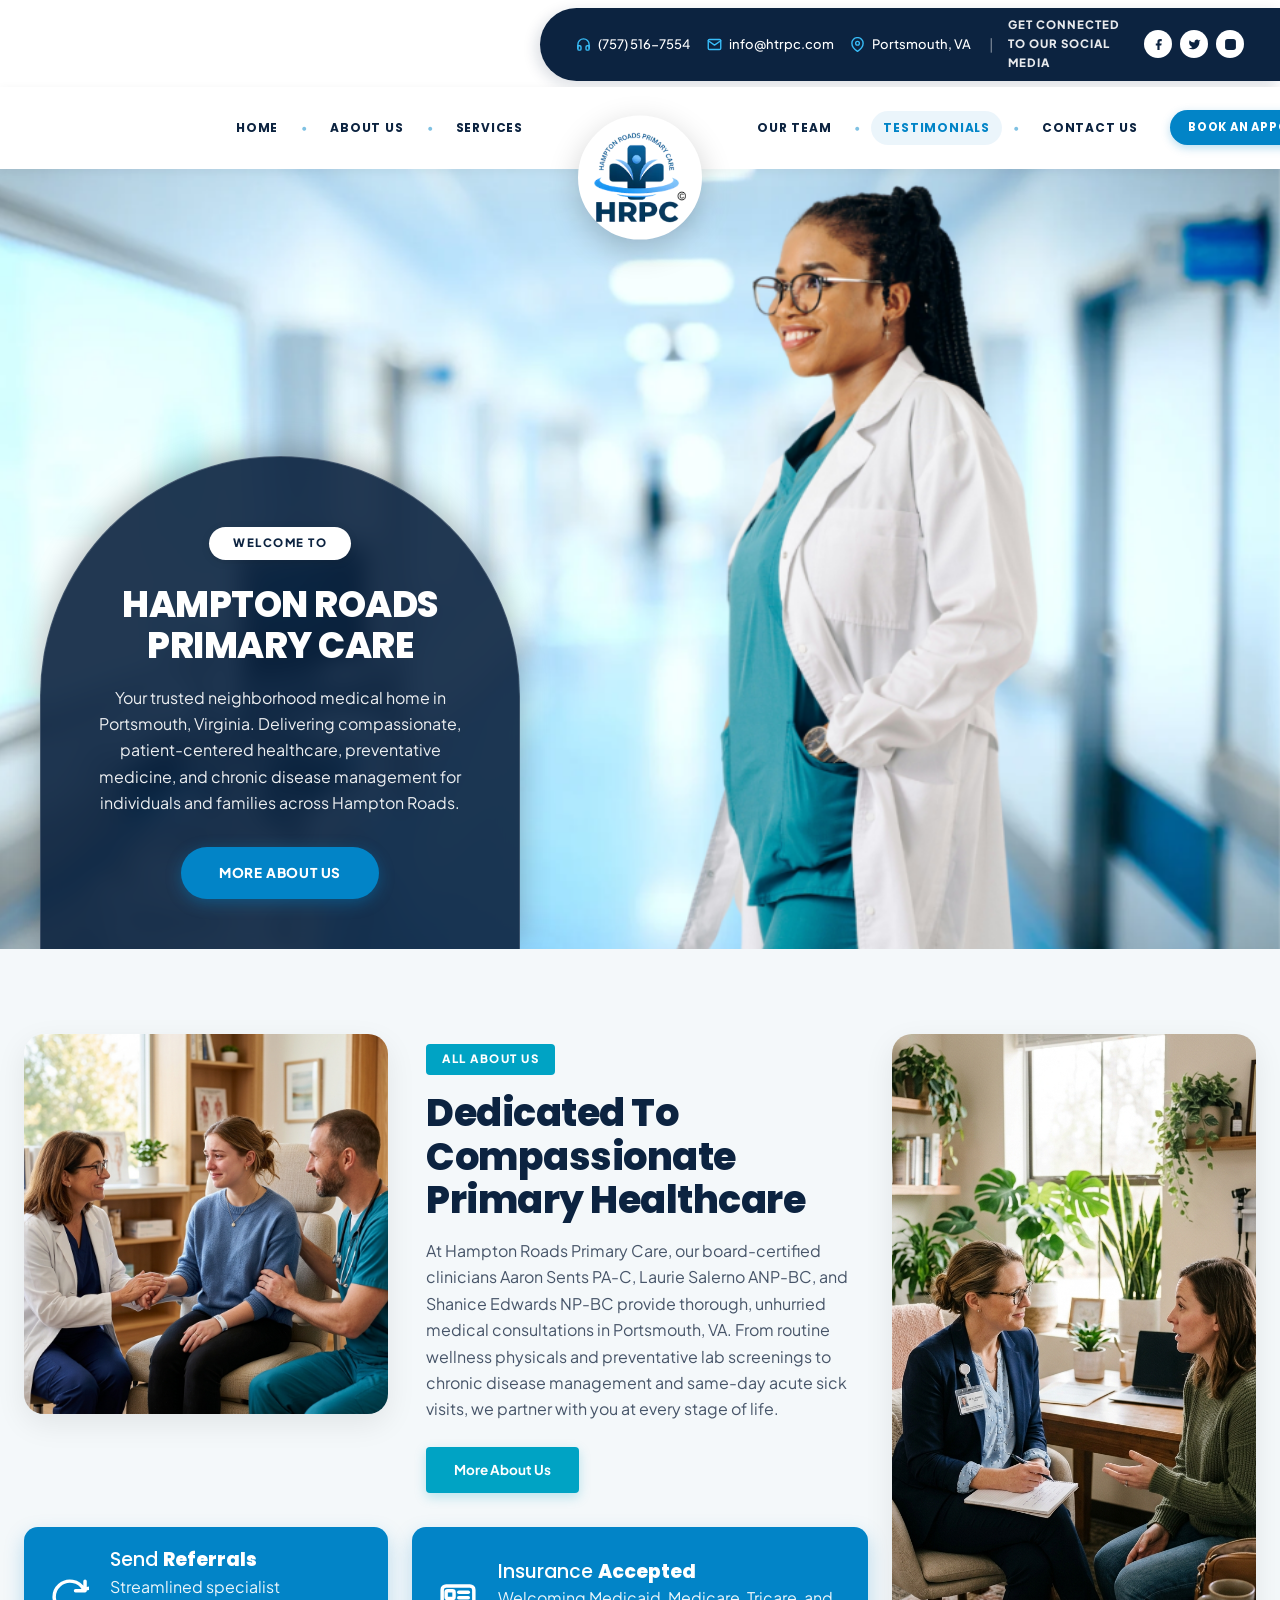
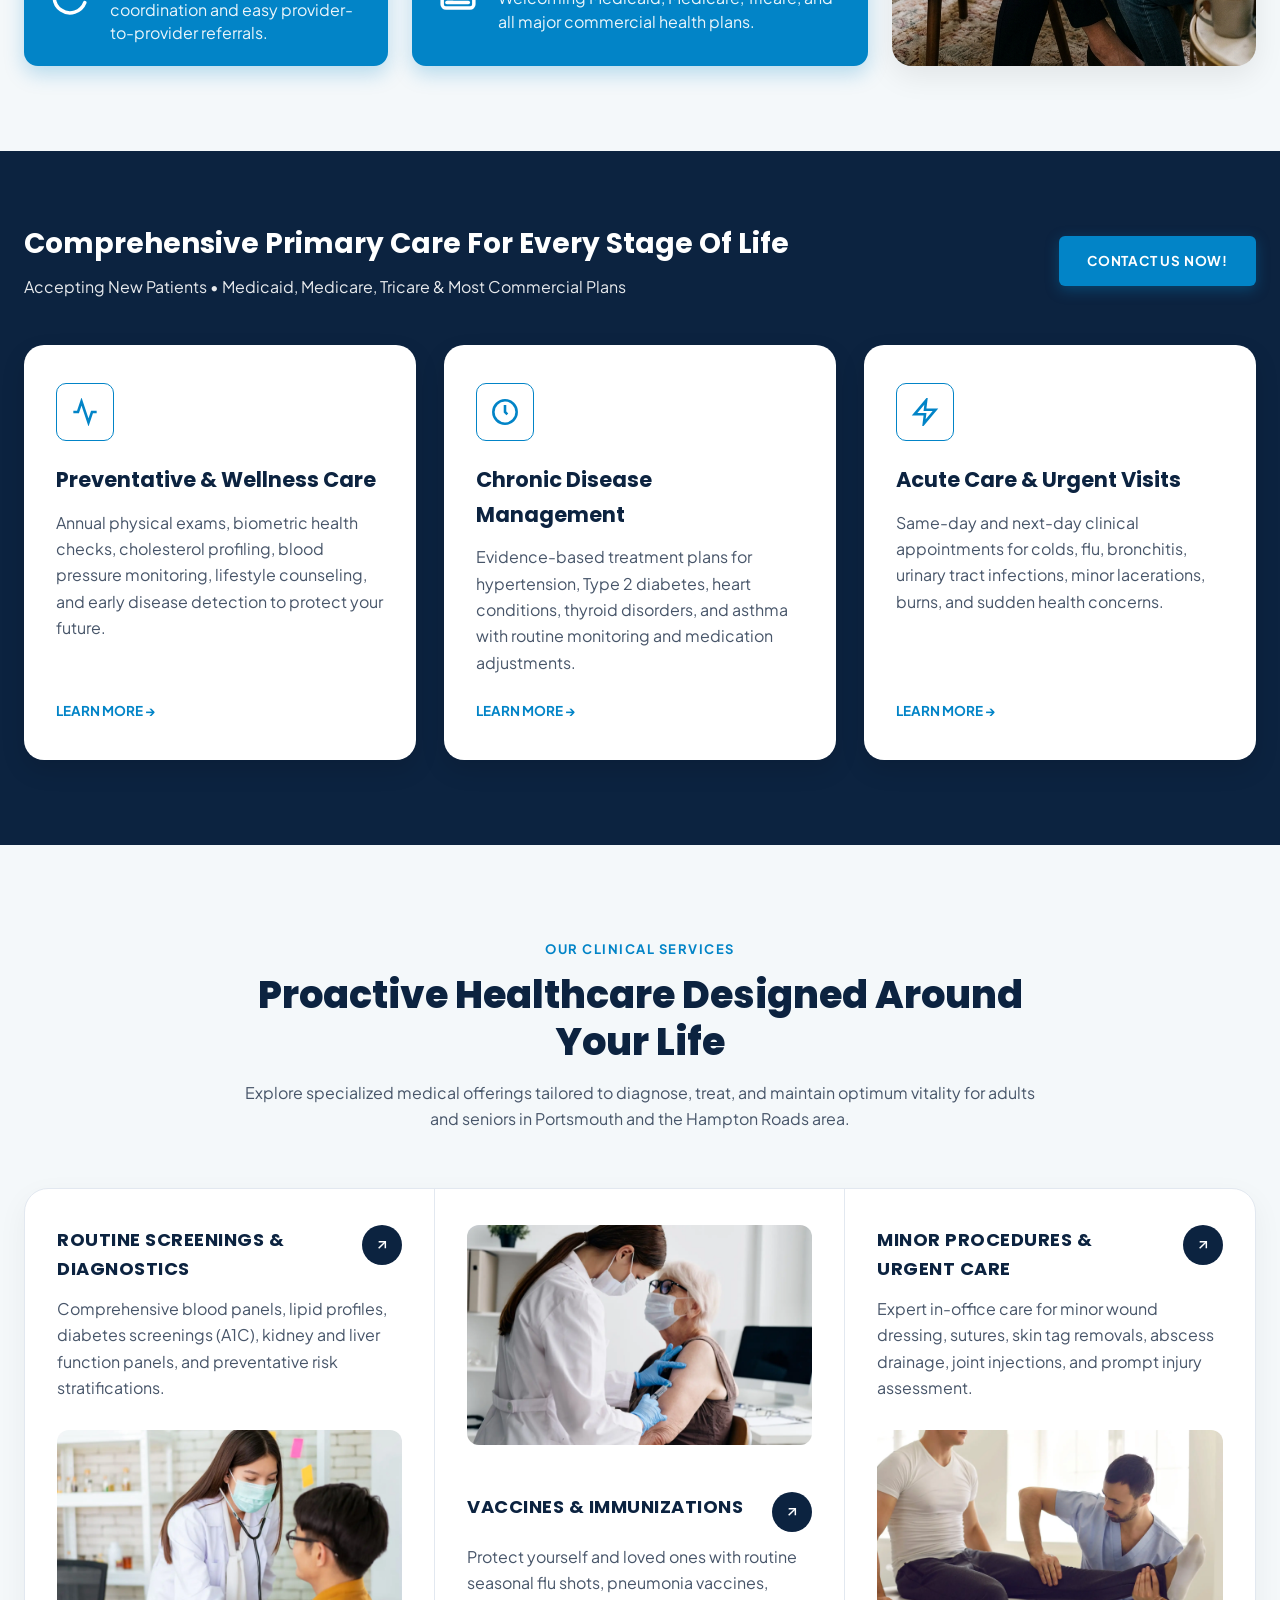
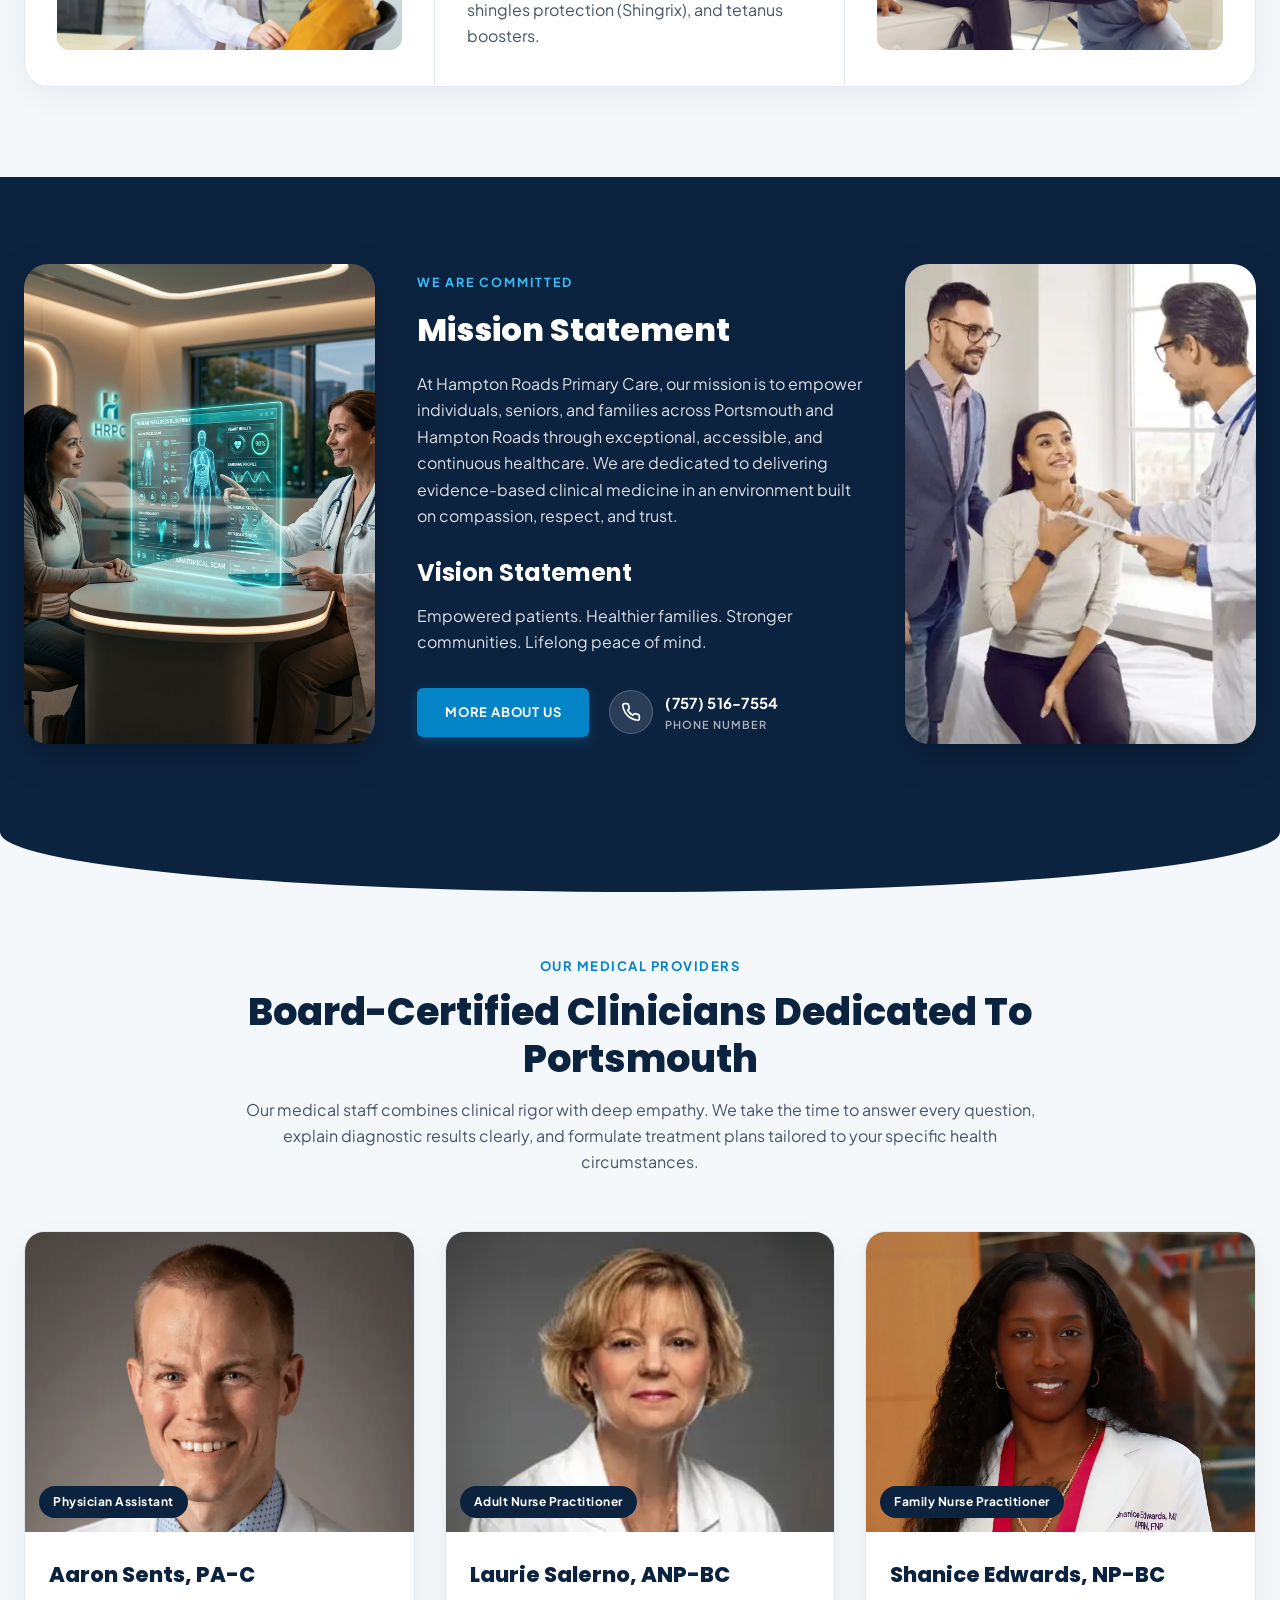
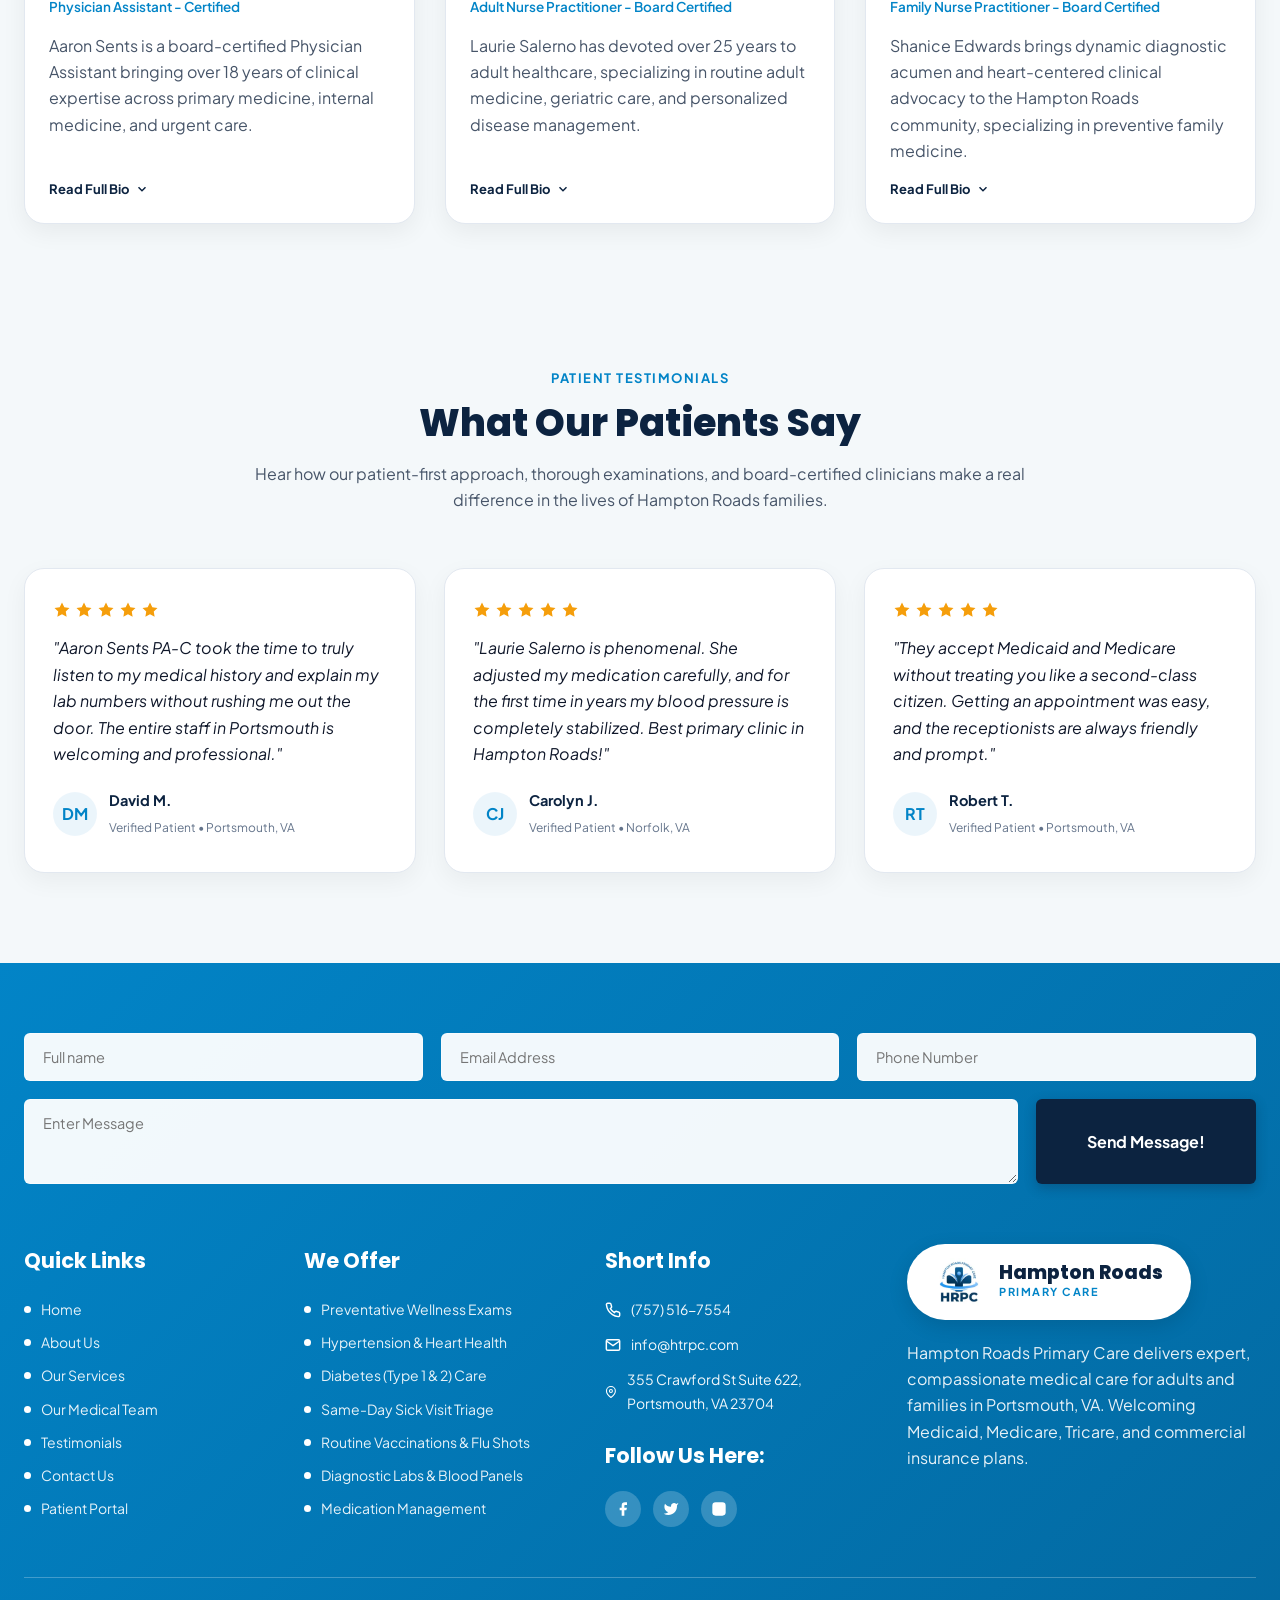
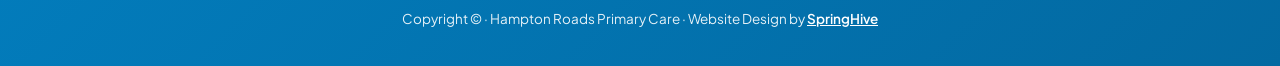
==== index.html @ 9f102f9b "Initial commit: Hampton Roads Primary Care website" ====
<!DOCTYPE html>
<html lang="en">
<head>
  <meta charset="UTF-8">
  <meta name="viewport" content="width=device-width, initial-scale=1.0">
  
  <!-- Primary SEO Meta Tags -->
  <title>Primary Care in Portsmouth, VA | Hampton Roads Primary Care</title>
  <meta name="title" content="Primary Care in Portsmouth, VA | Hampton Roads Primary Care">
  <meta name="description" content="Compassionate, patient-centered primary healthcare in Portsmouth, VA. Board-certified clinicians Aaron Sents PA-C, Laurie Salerno ANP-BC, and Shanice Edwards NP-BC. Accepting Medicaid, Medicare & Tricare.">
  <meta name="keywords" content="Primary Care Portsmouth VA, Doctor Portsmouth VA, Aaron Sents PA-C, Laurie Salerno NP, Shanice Edwards NP, Hampton Roads Primary Care, Family Medicine, Medicare, Medicaid">
  <meta name="author" content="Hampton Roads Primary Care">
  <link rel="canonical" href="https://htrpc.com/">

  <!-- Open Graph / Facebook -->
  <meta property="og:type" content="website">
  <meta property="og:url" content="https://htrpc.com/">
  <meta property="og:title" content="Primary Care in Portsmouth, VA | Hampton Roads Primary Care">
  <meta property="og:description" content="Next-generation compassionate primary healthcare in Portsmouth, VA. Accepting new patients with Medicare, Medicaid, Tricare, and commercial insurance.">
  <meta property="og:image" content="assets/images/team-hero.webp">

  <!-- Favicon -->
  <link rel="icon" type="image/webp" href="assets/images/logo-icon.webp">

  <!-- Stylesheet -->
  <link rel="stylesheet" href="styles2.css">

  <!-- Structured Data (JSON-LD) -->
  <script type="application/ld+json">
  {
    "@context": "https://schema.org",
    "@type": "MedicalClinic",
    "name": "Hampton Roads Primary Care",
    "url": "https://htrpc.com/",
    "logo": "https://htrpc.com/wp-content/uploads/2024/03/finalLogo.webp",
    "image": "assets/images/team-hero.webp",
    "telephone": "+1-757-516-7554",
    "email": "info@htrpc.com",
    "address": {
      "@type": "PostalAddress",
      "streetAddress": "355 Crawford St Suite 622",
      "addressLocality": "Portsmouth",
      "addressRegion": "VA",
      "postalCode": "23704",
      "addressCountry": "US"
    },
    "openingHoursSpecification": [
      {
        "@type": "OpeningHoursSpecification",
        "dayOfWeek": ["Monday", "Tuesday", "Wednesday", "Thursday", "Friday"],
        "opens": "08:00",
        "closes": "17:00"
      }
    ],
    "medicalSpecialty": "PrimaryCare"
  }
  </script>
</head>
<body>

  <!-- ==========================================================================
       1. TOP UTILITY BAR (Full-Width Section, Right 50% Capsule)
       ========================================================================== -->
  <aside class="top-bar-capsule-wrapper" aria-label="Clinic Quick Info and Social">
    <div class="top-capsule-pill">
      <div class="capsule-contacts-group">
        <div class="capsule-item">
          <!-- Headset / Phone icon -->
          <svg viewBox="0 0 24 24" fill="none" stroke="currentColor" stroke-width="2.2" stroke-linecap="round" stroke-linejoin="round">
            <path d="M3 18v-6a9 9 0 0 1 18 0v6"></path>
            <path d="M21 19a2 2 0 0 1-2 2h-1a2 2 0 0 1-2-2v-3a2 2 0 0 1 2-2h3zM3 19a2 2 0 0 0 2 2h1a2 2 0 0 0 2-2v-3a2 2 0 0 0-2-2H3z"></path>
          </svg>
          <a href="tel:+17575167554">(757) 516-7554</a>
        </div>
        <div class="capsule-item">
          <svg viewBox="0 0 24 24" fill="none" stroke="currentColor" stroke-width="2.2" stroke-linecap="round" stroke-linejoin="round">
            <path d="M4 4h16c1.1 0 2 .9 2 2v12c0 1.1-.9 2-2 2H4c-1.1 0-2-.9-2-2V6c0-1.1.9-2 2-2z"></path>
            <polyline points="22,6 12,13 2,6"></polyline>
          </svg>
          <a href="mailto:info@htrpc.com">info@htrpc.com</a>
        </div>
        <div class="capsule-item">
          <svg viewBox="0 0 24 24" fill="none" stroke="currentColor" stroke-width="2.2" stroke-linecap="round" stroke-linejoin="round">
            <path d="M21 10c0 7-9 13-9 13s-9-6-9-13a9 9 0 0 1 18 0z"></path>
            <circle cx="12" cy="10" r="3"></circle>
          </svg>
          <span>Portsmouth, VA</span>
        </div>
      </div>
      <div class="capsule-social-group">
        <span class="capsule-pipe">|</span>
        <span class="capsule-social-label">GET CONNECTED TO OUR SOCIAL MEDIA</span>
        <div class="capsule-social-icons">
          <a href="https://facebook.com" target="_blank" rel="noopener noreferrer" class="capsule-social-btn" aria-label="Facebook">
            <svg viewBox="0 0 24 24"><path d="M18 2h-3a5 5 0 0 0-5 5v3H7v4h3v8h4v-8h3l1-4h-4V7a1 1 0 0 1 1-1h3z"></path></svg>
          </a>
          <a href="https://twitter.com" target="_blank" rel="noopener noreferrer" class="capsule-social-btn" aria-label="Twitter">
            <svg viewBox="0 0 24 24"><path d="M23 3a10.9 10.9 0 0 1-3.14 1.53 4.48 4.48 0 0 0-7.86 3v1A10.66 10.66 0 0 1 3 4s-4 9 5 13a11.64 11.64 0 0 1-7 2c9 5 20 0 20-11.5a4.5 4.5 0 0 0-.08-.83A7.72 7.72 0 0 0 23 3z"></path></svg>
          </a>
          <a href="https://instagram.com" target="_blank" rel="noopener noreferrer" class="capsule-social-btn" aria-label="Instagram">
            <svg viewBox="0 0 24 24"><rect x="2" y="2" width="20" height="20" rx="5" ry="5"></rect><path d="M16 11.37A4 4 0 1 1 12.63 8 4 4 0 0 1 16 11.37z"></path><line x1="17.5" y1="6.5" x2="17.51" y2="6.5"></line></svg>
          </a>
        </div>
      </div>
    </div>
  </aside>

  <!-- ==========================================================================
       2. MAIN NAVIGATION (White Bar with Center Circular Emblem)
       ========================================================================== -->
  <header class="navbar-center-logo-wrapper" id="mainHeader">
    <div class="container nav-split-container">
      <!-- Left Navigation Menu -->
      <nav class="nav-split-group nav-left-group" aria-label="Left Navigation">
        <a href="#home" class="nav-split-link is-active">HOME</a>
        <span class="nav-split-bullet">•</span>
        <a href="#about" class="nav-split-link">ABOUT US</a>
        <span class="nav-split-bullet">•</span>
        <a href="#services" class="nav-split-link">SERVICES</a>
      </nav>

      <!-- Center Circular Logo Cutout -->
      <a href="#home" class="nav-center-emblem" aria-label="Hampton Roads Primary Care Home">
        <img src="assets/images/finalLogo.webp" alt="Hampton Roads Primary Care Logo" class="nav-center-logo-img">
      </a>

      <!-- Right Navigation Menu -->
      <nav class="nav-split-group nav-right-group" aria-label="Right Navigation">
        <a href="#team" class="nav-split-link">OUR TEAM</a>
        <span class="nav-split-bullet">•</span>
        <a href="#testimonials" class="nav-split-link">TESTIMONIALS</a>
        <span class="nav-split-bullet">•</span>
        <a href="#contact" class="nav-split-link">CONTACT US</a>
        <a href="#contact" class="nav-btn-appointment">BOOK AN APPOINTMENT</a>
      </nav>

      <!-- Mobile Hamburger Button -->
      <button class="mobile-menu-btn" id="mobileMenuBtn" aria-label="Toggle Navigation Menu">
        <svg viewBox="0 0 24 24"><line x1="3" y1="12" x2="21" y2="12"></line><line x1="3" y1="6" x2="21" y2="6"></line><line x1="3" y1="18" x2="21" y2="18"></line></svg>
      </button>

      <!-- Mobile Navigation Drawer -->
      <div class="mobile-nav-drawer" id="mobileDrawer">
        <a href="#home" class="mobile-nav-link">HOME</a>
        <a href="#about" class="mobile-nav-link">ABOUT US</a>
        <a href="#services" class="mobile-nav-link">SERVICES</a>
        <a href="#team" class="mobile-nav-link">OUR TEAM</a>
        <a href="#testimonials" class="mobile-nav-link">TESTIMONIALS</a>
        <a href="#contact" class="mobile-nav-link">CONTACT US</a>
        <a href="#contact" class="arch-cta-btn" style="text-align: center; margin-top: 10px;">BOOK AN APPOINTMENT</a>
      </div>
    </div>
  </header>

  <!-- ==========================================================================
       3. HERO SECTION (Full-Width Image with Left Arched Dome Card)
       ========================================================================== -->
  <section class="hero-arch-section" id="home">
    <!-- Full-Bleed Background Image (Bright, No Overlay) -->
    <img src="assets/images/hero-doctor-corridor.png" alt="Compassionate Physician Care at Hampton Roads Primary Care" class="hero-bg-full">

    <!-- Arched Dome Overlay Card on the Left -->
    <div class="hero-arch-card">
      <span class="arch-eyebrow-pill">WELCOME TO</span>
      <h1 class="arch-title">HAMPTON ROADS PRIMARY CARE</h1>
      <p class="arch-desc">
        Your trusted neighborhood medical home in Portsmouth, Virginia. Delivering compassionate, patient-centered healthcare, preventative medicine, and chronic disease management for individuals and families across Hampton Roads.
      </p>
      <a href="#about" class="arch-cta-btn">MORE ABOUT US</a>
    </div>
  </section>

  <!-- ==========================================================================
       4. ABOUT US SECTION (Matching User-Specified Asymmetric 3-Column Bento Layout)
       ========================================================================== -->
  <section class="about-ref-section" id="about">
    <div class="container">
      <div class="about-asym-grid">
        <!-- Top-Left: Rounded Image (Compassionate patient support) -->
        <div class="about-asym-img-left">
          <img src="assets/images/about-support-left.jpg" alt="Compassionate Healthcare Team Supporting Patient at Hampton Roads Primary Care" class="about-photo-fit">
        </div>

        <!-- Center: Text Content Block -->
        <div class="about-asym-center">
          <span class="about-tag-badge">ALL ABOUT US</span>
          <h2 class="about-asym-title">Dedicated To Compassionate Primary Healthcare</h2>
          <p class="about-asym-desc">
            At Hampton Roads Primary Care, our board-certified clinicians Aaron Sents PA-C, Laurie Salerno ANP-BC, and Shanice Edwards NP-BC provide thorough, unhurried medical consultations in Portsmouth, VA. From routine wellness physicals and preventative lab screenings to chronic disease management and same-day acute sick visits, we partner with you at every stage of life.
          </p>
          <a href="#team" class="about-asym-btn">More About Us</a>
        </div>

        <!-- Right: Tall Image (Spanning full height of both rows) -->
        <div class="about-asym-img-right">
          <img src="assets/images/about-consultation-right.jpg" alt="Attentive Physician Consultation at Hampton Roads Primary Care" class="about-photo-fit">
        </div>

        <!-- Bottom-Left: Feature Card 1 (Send Referrals) -->
        <div class="about-blue-card about-card-referrals">
          <div class="blue-card-icon">
            <svg viewBox="0 0 24 24" fill="none" stroke="currentColor" stroke-width="2.3" stroke-linecap="round" stroke-linejoin="round">
              <path d="M21.5 2v6h-6M21.34 15.57a10 10 0 1 1-.57-8.38l5.67-1.19"></path>
            </svg>
          </div>
          <div class="blue-card-text">
            <h3 class="blue-card-title">Send <strong>Referrals</strong></h3>
            <p class="blue-card-sub">Streamlined specialist coordination and easy provider-to-provider referrals.</p>
          </div>
        </div>

        <!-- Bottom-Center: Feature Card 2 (Insurance Accepted) -->
        <div class="about-blue-card about-card-insurance">
          <div class="blue-card-icon">
            <svg viewBox="0 0 24 24" fill="none" stroke="currentColor" stroke-width="2.3" stroke-linecap="round" stroke-linejoin="round">
              <rect x="2" y="5" width="20" height="14" rx="2.5"></rect>
              <rect x="4.5" y="8" width="5" height="5" rx="1"></rect>
              <line x1="12.5" y1="9" x2="18.5" y2="9"></line>
              <line x1="12.5" y1="12.5" x2="18.5" y2="12.5"></line>
              <line x1="5" y1="15.5" x2="18.5" y2="15.5"></line>
            </svg>
          </div>
          <div class="blue-card-text">
            <h3 class="blue-card-title">Insurance <strong>Accepted</strong></h3>
            <p class="blue-card-sub">Welcoming Medicaid, Medicare, Tricare, and all major commercial health plans.</p>
          </div>
        </div>
      </div>
    </div>
  </section>

  <!-- ==========================================================================
       6. SERVICES STRIP & 3-CARD GRID (Matches reference dark blue section)
       ========================================================================== -->
  <section class="services-ref-section" id="services">
    <div class="container">
      <!-- Top Action Strip -->
      <div class="services-action-banner">
        <div class="banner-left-info">
          <div class="banner-text-block">
            <h2 class="banner-heading">Comprehensive Primary Care For Every Stage Of Life</h2>
            <p class="banner-subtext">Accepting New Patients • Medicaid, Medicare, Tricare & Most Commercial Plans</p>
          </div>
        </div>
        <a href="#contact" class="banner-cta-btn">CONTACT US NOW!</a>
      </div>

      <!-- 3 Rounded White Cards -->
      <div class="services-3card-grid">
        <!-- Card 1 -->
        <div class="service-white-card">
          <div class="card-icon-box">
            <svg viewBox="0 0 24 24"><path d="M22 12h-4l-3 9L9 3l-3 9H2"></path></svg>
          </div>
          <h3 class="service-card-title">Preventative & Wellness Care</h3>
          <p class="service-card-desc">
            Annual physical exams, biometric health checks, cholesterol profiling, blood pressure monitoring, lifestyle counseling, and early disease detection to protect your future.
          </p>
          <a href="#contact" class="card-learn-link">Learn More &rarr;</a>
        </div>

        <!-- Card 2 -->
        <div class="service-white-card">
          <div class="card-icon-box">
            <svg viewBox="0 0 24 24"><circle cx="12" cy="12" r="10"></circle><polyline points="12 6 12 12 14 14"></polyline></svg>
          </div>
          <h3 class="service-card-title">Chronic Disease Management</h3>
          <p class="service-card-desc">
            Evidence-based treatment plans for hypertension, Type 2 diabetes, heart conditions, thyroid disorders, and asthma with routine monitoring and medication adjustments.
          </p>
          <a href="#contact" class="card-learn-link">Learn More &rarr;</a>
        </div>

        <!-- Card 3 -->
        <div class="service-white-card">
          <div class="card-icon-box">
            <svg viewBox="0 0 24 24"><polygon points="13 2 3 14 12 14 11 22 21 10 12 10 13 2"></polygon></svg>
          </div>
          <h3 class="service-card-title">Acute Care & Urgent Visits</h3>
          <p class="service-card-desc">
            Same-day and next-day clinical appointments for colds, flu, bronchitis, urinary tract infections, minor lacerations, burns, and sudden health concerns.
          </p>
          <a href="#contact" class="card-learn-link">Learn More &rarr;</a>
        </div>
      </div>
    </div>
  </section>

  <!-- ==========================================================================
       7. AVAILABLE SERVICES (Alternating 3-Column Grid with vertical dividers)
       ========================================================================== -->
  <section class="available-services-ref">
    <div class="container">
      <div class="section-center-header">
        <span class="section-eyebrow">OUR CLINICAL SERVICES</span>
        <h2 class="section-title">Proactive Healthcare Designed Around Your Life</h2>
        <p class="section-center-desc">
          Explore specialized medical offerings tailored to diagnose, treat, and maintain optimum vitality for adults and seniors in Portsmouth and the Hampton Roads area.
        </p>
      </div>

      <div class="alternating-services-grid">
        <!-- Column 1: Text Top -> Image Bottom -->
        <div class="alt-service-column">
          <div class="alt-service-text-top">
            <div class="alt-col-title-row">
              <h3 class="alt-col-title">Routine Screenings & Diagnostics</h3>
              <a href="#contact" class="alt-circle-btn" aria-label="Book routine screening">
                <svg viewBox="0 0 24 24"><line x1="7" y1="17" x2="17" y2="7"></line><polyline points="7 7 17 7 17 17"></polyline></svg>
              </a>
            </div>
            <p class="alt-col-desc">
              Comprehensive blood panels, lipid profiles, diabetes screenings (A1C), kidney and liver function panels, and preventative risk stratifications.
            </p>
          </div>
          <img src="assets/images/service-screenings.webp" alt="Routine Screenings & Diagnostics" class="alt-photo-rounded">
        </div>

        <!-- Column 2: Image Top -> Text Bottom -->
        <div class="alt-service-column">
          <img src="assets/images/service-vaccines.webp" alt="Vaccines & Immunizations" class="alt-photo-rounded">
          <div class="alt-service-text-bottom">
            <div class="alt-col-title-row">
              <h3 class="alt-col-title">Vaccines & Immunizations</h3>
              <a href="#contact" class="alt-circle-btn" aria-label="Learn about immunizations">
                <svg viewBox="0 0 24 24"><line x1="7" y1="17" x2="17" y2="7"></line><polyline points="7 7 17 7 17 17"></polyline></svg>
              </a>
            </div>
            <p class="alt-col-desc">
              Protect yourself and loved ones with routine seasonal flu shots, pneumonia vaccines, shingles protection (Shingrix), and tetanus boosters.
            </p>
          </div>
        </div>

        <!-- Column 3: Text Top -> Image Bottom -->
        <div class="alt-service-column">
          <div class="alt-service-text-top">
            <div class="alt-col-title-row">
              <h3 class="alt-col-title">Minor Procedures & Urgent Care</h3>
              <a href="#contact" class="alt-circle-btn" aria-label="Schedule minor procedure">
                <svg viewBox="0 0 24 24"><line x1="7" y1="17" x2="17" y2="7"></line><polyline points="7 7 17 7 17 17"></polyline></svg>
              </a>
            </div>
            <p class="alt-col-desc">
              Expert in-office care for minor wound dressing, sutures, skin tag removals, abscess drainage, joint injections, and prompt injury assessment.
            </p>
          </div>
          <img src="assets/images/service-minor-injury.webp" alt="Minor Procedures & Urgent Care" class="alt-photo-rounded">
        </div>
      </div>
    </div>
  </section>

  <!-- ==========================================================================
       8. MISSION & VISION SECTION (Matches reference 3-column dark blue section)
       ========================================================================== -->
  <section class="mission-vision-ref">
    <div class="container">
      <div class="mission-vision-grid">
        <!-- Left Image -->
        <div class="mv-photo-card">
          <img src="assets/images/hero-consultation.jpg" alt="Compassionate Physician Consultation" class="mv-photo-img">
        </div>

        <!-- Center Content -->
        <div class="mv-center-content">
          <span class="mv-eyebrow">WE ARE COMMITTED</span>
          <h2 class="mv-heading">Mission Statement</h2>
          <p class="mv-text">
            At Hampton Roads Primary Care, our mission is to empower individuals, seniors, and families across Portsmouth and Hampton Roads through exceptional, accessible, and continuous healthcare. We are dedicated to delivering evidence-based clinical medicine in an environment built on compassion, respect, and trust.
          </p>

          <h3 class="mv-subheading">Vision Statement</h3>
          <p class="mv-text">
            Empowered patients. Healthier families. Stronger communities. Lifelong peace of mind.
          </p>

          <div class="mv-action-row">
            <a href="#services" class="mv-accent-btn">MORE ABOUT US</a>
            <a href="tel:+17575167554" class="phone-callout-badge">
              <div class="phone-callout-icon">
                <svg viewBox="0 0 24 24"><path d="M22 16.92v3a2 2 0 0 1-2.18 2 19.79 19.79 0 0 1-8.63-3.07 19.5 19.5 0 0 1-6-6 19.79 19.79 0 0 1-3.07-8.67A2 2 0 0 1 4.11 2h3a2 2 0 0 1 2 1.72 12.84 12.84 0 0 0 .7 2.81 2 2 0 0 1-.45 2.11L8.09 9.91a16 16 0 0 0 6 6l1.27-1.27a2 2 0 0 1 2.11-.45 12.84 12.84 0 0 0 2.81.7A2 2 0 0 1 22 16.92z"></path></svg>
              </div>
              <div class="phone-callout-text">
                <span class="phone-number">(757) 516-7554</span>
                <span class="phone-label">PHONE NUMBER</span>
              </div>
            </a>
          </div>
        </div>

        <!-- Right Image -->
        <div class="mv-photo-card">
          <img src="assets/images/clinic-care.webp" alt="Clinical Care and Family Wellness" class="mv-photo-img">
        </div>
      </div>
    </div>
  </section>

  <!-- ==========================================================================
       9. PROVIDERS / CLINICAL TEAM SECTION (Matches reference footer split + team)
       ========================================================================== -->
  <section class="team-ref-wrapper" id="team">
    <!-- Arched top divider echoing reference screenshot -->
    <div class="arched-header-band"></div>

    <div class="container">
      <!-- Section Header -->
      <div class="section-center-header">
        <span class="section-eyebrow">OUR MEDICAL PROVIDERS</span>
        <h2 class="section-title">Board-Certified Clinicians Dedicated To Portsmouth</h2>
        <p class="section-center-desc">
          Our medical staff combines clinical rigor with deep empathy. We take the time to answer every question, explain diagnostic results clearly, and formulate treatment plans tailored to your specific health circumstances.
        </p>
      </div>

      <!-- 3 Clinician Cards (NO booking buttons, only Read More drawers per user preference) -->
      <div class="team-cards-grid">
        <!-- Clinician 1: Aaron Sents -->
        <div class="provider-card-v2">
          <div class="provider-image-wrap">
            <img src="assets/images/provider-aaron.webp" alt="Aaron Sents, PA-C" class="provider-photo-img">
            <span class="provider-role-badge">Physician Assistant</span>
          </div>
          <div class="provider-card-body">
            <h3 class="provider-name">Aaron Sents, PA-C</h3>
            <span class="provider-title-sub">Physician Assistant - Certified</span>
            <p class="provider-bio-snippet">
              Aaron Sents is a board-certified Physician Assistant bringing over 18 years of clinical expertise across primary medicine, internal medicine, and urgent care.
            </p>
            <div class="provider-full-bio" id="bio-aaron">
              Aaron graduated from the prestigious Physician Assistant program at Wichita State University. He is deeply committed to patient empowerment, proactive preventative screenings, and comprehensive chronic disease management for hypertension, diabetes, and cardiovascular health.
            </div>
            <button class="read-more-btn" data-target="bio-aaron">
              <span>Read Full Bio</span>
              <svg width="14" height="14" viewBox="0 0 24 24" fill="none" stroke="currentColor" stroke-width="2.5"><polyline points="6 9 12 15 18 9"></polyline></svg>
            </button>
          </div>
        </div>

        <!-- Clinician 2: Laurie Salerno -->
        <div class="provider-card-v2">
          <div class="provider-image-wrap">
            <img src="assets/images/provider-laurie.jpg" alt="Laurie Salerno, ANP-BC" class="provider-photo-img">
            <span class="provider-role-badge">Adult Nurse Practitioner</span>
          </div>
          <div class="provider-card-body">
            <h3 class="provider-name">Laurie Salerno, ANP-BC</h3>
            <span class="provider-title-sub">Adult Nurse Practitioner - Board Certified</span>
            <p class="provider-bio-snippet">
              Laurie Salerno has devoted over 25 years to adult healthcare, specializing in routine adult medicine, geriatric care, and personalized disease management.
            </p>
            <div class="provider-full-bio" id="bio-laurie">
              Laurie earned her Master of Science in Nursing from Virginia Commonwealth University. She champions holistic, patient-centered care that emphasizes preventative screenings, nutrition, mental wellbeing, and continuity of care for adults at every life transition.
            </div>
            <button class="read-more-btn" data-target="bio-laurie">
              <span>Read Full Bio</span>
              <svg width="14" height="14" viewBox="0 0 24 24" fill="none" stroke="currentColor" stroke-width="2.5"><polyline points="6 9 12 15 18 9"></polyline></svg>
            </button>
          </div>
        </div>

        <!-- Clinician 3: Shanice Edwards -->
        <div class="provider-card-v2">
          <div class="provider-image-wrap">
            <img src="assets/images/provider-shanice.webp" alt="Shanice Edwards, NP-BC" class="provider-photo-img">
            <span class="provider-role-badge">Family Nurse Practitioner</span>
          </div>
          <div class="provider-card-body">
            <h3 class="provider-name">Shanice Edwards, NP-BC</h3>
            <span class="provider-title-sub">Family Nurse Practitioner - Board Certified</span>
            <p class="provider-bio-snippet">
              Shanice Edwards brings dynamic diagnostic acumen and heart-centered clinical advocacy to the Hampton Roads community, specializing in preventive family medicine.
            </p>
            <div class="provider-full-bio" id="bio-shanice">
              Shanice completed her advanced practice nursing credentials with highest honors. Her clinical passions include comprehensive women’s health, pediatric-to-adult transitions, acute infection management, and compassionate patient education.
            </div>
            <button class="read-more-btn" data-target="bio-shanice">
              <span>Read Full Bio</span>
              <svg width="14" height="14" viewBox="0 0 24 24" fill="none" stroke="currentColor" stroke-width="2.5"><polyline points="6 9 12 15 18 9"></polyline></svg>
            </button>
          </div>
        </div>
      </div>
    </div>
  </section>

  <!-- ==========================================================================
       10. TESTIMONIALS SECTION
       ========================================================================== -->
  <section class="testimonials-ref-section" id="testimonials">
    <div class="container">
      <div class="section-center-header">
        <span class="section-eyebrow">PATIENT TESTIMONIALS</span>
        <h2 class="section-title">What Our Patients Say</h2>
        <p class="section-center-desc">
          Hear how our patient-first approach, thorough examinations, and board-certified clinicians make a real difference in the lives of Hampton Roads families.
        </p>
      </div>

      <div class="testimonials-grid">
        <div class="testimonial-card-v2">
          <div class="stars-row">
            <svg viewBox="0 0 24 24"><polygon points="12 2 15.09 8.26 22 9.27 17 14.14 18.18 21.02 12 17.77 5.82 21.02 7 14.14 2 9.27 8.91 8.26 12 2"></polygon></svg>
            <svg viewBox="0 0 24 24"><polygon points="12 2 15.09 8.26 22 9.27 17 14.14 18.18 21.02 12 17.77 5.82 21.02 7 14.14 2 9.27 8.91 8.26 12 2"></polygon></svg>
            <svg viewBox="0 0 24 24"><polygon points="12 2 15.09 8.26 22 9.27 17 14.14 18.18 21.02 12 17.77 5.82 21.02 7 14.14 2 9.27 8.91 8.26 12 2"></polygon></svg>
            <svg viewBox="0 0 24 24"><polygon points="12 2 15.09 8.26 22 9.27 17 14.14 18.18 21.02 12 17.77 5.82 21.02 7 14.14 2 9.27 8.91 8.26 12 2"></polygon></svg>
            <svg viewBox="0 0 24 24"><polygon points="12 2 15.09 8.26 22 9.27 17 14.14 18.18 21.02 12 17.77 5.82 21.02 7 14.14 2 9.27 8.91 8.26 12 2"></polygon></svg>
          </div>
          <p class="review-text">
            "Aaron Sents PA-C took the time to truly listen to my medical history and explain my lab numbers without rushing me out the door. The entire staff in Portsmouth is welcoming and professional."
          </p>
          <div class="reviewer-meta">
            <div class="reviewer-avatar">DM</div>
            <div>
              <h4 class="reviewer-name">David M.</h4>
              <span class="reviewer-verified">Verified Patient • Portsmouth, VA</span>
            </div>
          </div>
        </div>

        <div class="testimonial-card-v2">
          <div class="stars-row">
            <svg viewBox="0 0 24 24"><polygon points="12 2 15.09 8.26 22 9.27 17 14.14 18.18 21.02 12 17.77 5.82 21.02 7 14.14 2 9.27 8.91 8.26 12 2"></polygon></svg>
            <svg viewBox="0 0 24 24"><polygon points="12 2 15.09 8.26 22 9.27 17 14.14 18.18 21.02 12 17.77 5.82 21.02 7 14.14 2 9.27 8.91 8.26 12 2"></polygon></svg>
            <svg viewBox="0 0 24 24"><polygon points="12 2 15.09 8.26 22 9.27 17 14.14 18.18 21.02 12 17.77 5.82 21.02 7 14.14 2 9.27 8.91 8.26 12 2"></polygon></svg>
            <svg viewBox="0 0 24 24"><polygon points="12 2 15.09 8.26 22 9.27 17 14.14 18.18 21.02 12 17.77 5.82 21.02 7 14.14 2 9.27 8.91 8.26 12 2"></polygon></svg>
            <svg viewBox="0 0 24 24"><polygon points="12 2 15.09 8.26 22 9.27 17 14.14 18.18 21.02 12 17.77 5.82 21.02 7 14.14 2 9.27 8.91 8.26 12 2"></polygon></svg>
          </div>
          <p class="review-text">
            "Laurie Salerno is phenomenal. She adjusted my medication carefully, and for the first time in years my blood pressure is completely stabilized. Best primary clinic in Hampton Roads!"
          </p>
          <div class="reviewer-meta">
            <div class="reviewer-avatar">CJ</div>
            <div>
              <h4 class="reviewer-name">Carolyn J.</h4>
              <span class="reviewer-verified">Verified Patient • Norfolk, VA</span>
            </div>
          </div>
        </div>

        <div class="testimonial-card-v2">
          <div class="stars-row">
            <svg viewBox="0 0 24 24"><polygon points="12 2 15.09 8.26 22 9.27 17 14.14 18.18 21.02 12 17.77 5.82 21.02 7 14.14 2 9.27 8.91 8.26 12 2"></polygon></svg>
            <svg viewBox="0 0 24 24"><polygon points="12 2 15.09 8.26 22 9.27 17 14.14 18.18 21.02 12 17.77 5.82 21.02 7 14.14 2 9.27 8.91 8.26 12 2"></polygon></svg>
            <svg viewBox="0 0 24 24"><polygon points="12 2 15.09 8.26 22 9.27 17 14.14 18.18 21.02 12 17.77 5.82 21.02 7 14.14 2 9.27 8.91 8.26 12 2"></polygon></svg>
            <svg viewBox="0 0 24 24"><polygon points="12 2 15.09 8.26 22 9.27 17 14.14 18.18 21.02 12 17.77 5.82 21.02 7 14.14 2 9.27 8.91 8.26 12 2"></polygon></svg>
            <svg viewBox="0 0 24 24"><polygon points="12 2 15.09 8.26 22 9.27 17 14.14 18.18 21.02 12 17.77 5.82 21.02 7 14.14 2 9.27 8.91 8.26 12 2"></polygon></svg>
          </div>
          <p class="review-text">
            "They accept Medicaid and Medicare without treating you like a second-class citizen. Getting an appointment was easy, and the receptionists are always friendly and prompt."
          </p>
          <div class="reviewer-meta">
            <div class="reviewer-avatar">RT</div>
            <div>
              <h4 class="reviewer-name">Robert T.</h4>
              <span class="reviewer-verified">Verified Patient • Portsmouth, VA</span>
            </div>
          </div>
        </div>
      </div>
    </div>
  </section>

  <!-- ==========================================================================
       11. FOOTER & CONTACT FORM (Matches reference mustard footer structure)
       Color: Medical Cerulean Accent (#0284C7)
       ========================================================================== -->
  <footer class="footer-ref-wrapper" id="contact">
    <div class="container">
      <!-- Contact Form Component inside Footer -->
      <div class="footer-form-container">
        <form id="contactForm" onsubmit="event.preventDefault(); handleFormSubmit();">
          <div class="contact-form-grid">
            <input type="text" id="formName" class="form-input-ref" placeholder="Full name" required>
            <input type="email" id="formEmail" class="form-input-ref" placeholder="Email Address" required>
            <input type="tel" id="formPhone" class="form-input-ref" placeholder="Phone Number" required>
          </div>
          <div class="form-bottom-row">
            <textarea id="formMessage" class="form-textarea-ref" placeholder="Enter Message" required></textarea>
            <button type="submit" class="form-submit-dark-btn" id="submitBtn">Send Message!</button>
          </div>
        </form>
      </div>

      <!-- 4-Column Footer Links -->
      <div class="footer-links-grid">
        <!-- Column 1: Quick Links -->
        <div class="footer-col">
          <h3 class="footer-col-title">Quick Links</h3>
          <ul class="footer-bullets-list">
            <li class="footer-bullet-item">
              <span class="footer-bullet-dot"></span>
              <a href="#home">Home</a>
            </li>
            <li class="footer-bullet-item">
              <span class="footer-bullet-dot"></span>
              <a href="#about">About Us</a>
            </li>
            <li class="footer-bullet-item">
              <span class="footer-bullet-dot"></span>
              <a href="#services">Our Services</a>
            </li>
            <li class="footer-bullet-item">
              <span class="footer-bullet-dot"></span>
              <a href="#team">Our Medical Team</a>
            </li>
            <li class="footer-bullet-item">
              <span class="footer-bullet-dot"></span>
              <a href="#testimonials">Testimonials</a>
            </li>
            <li class="footer-bullet-item">
              <span class="footer-bullet-dot"></span>
              <a href="#contact">Contact Us</a>
            </li>
            <li class="footer-bullet-item">
              <span class="footer-bullet-dot"></span>
              <a href="javascript:void(0)" onclick="alert('Patient Portal access is available for registered patients. Please contact the front desk at (757) 516-7554 for portal credentials.');">Patient Portal</a>
            </li>
          </ul>
        </div>

        <!-- Column 2: We Offer -->
        <div class="footer-col">
          <h3 class="footer-col-title">We Offer</h3>
          <ul class="footer-bullets-list">
            <li class="footer-bullet-item">
              <span class="footer-bullet-dot"></span>
              <span>Preventative Wellness Exams</span>
            </li>
            <li class="footer-bullet-item">
              <span class="footer-bullet-dot"></span>
              <span>Hypertension & Heart Health</span>
            </li>
            <li class="footer-bullet-item">
              <span class="footer-bullet-dot"></span>
              <span>Diabetes (Type 1 & 2) Care</span>
            </li>
            <li class="footer-bullet-item">
              <span class="footer-bullet-dot"></span>
              <span>Same-Day Sick Visit Triage</span>
            </li>
            <li class="footer-bullet-item">
              <span class="footer-bullet-dot"></span>
              <span>Routine Vaccinations & Flu Shots</span>
            </li>
            <li class="footer-bullet-item">
              <span class="footer-bullet-dot"></span>
              <span>Diagnostic Labs & Blood Panels</span>
            </li>
            <li class="footer-bullet-item">
              <span class="footer-bullet-dot"></span>
              <span>Medication Management</span>
            </li>
          </ul>
        </div>

        <!-- Column 3: Short Info & Follow Us -->
        <div class="footer-col">
          <h3 class="footer-col-title">Short Info</h3>
          <div class="footer-info-item">
            <svg viewBox="0 0 24 24"><path d="M22 16.92v3a2 2 0 0 1-2.18 2 19.79 19.79 0 0 1-8.63-3.07 19.5 19.5 0 0 1-6-6 19.79 19.79 0 0 1-3.07-8.67A2 2 0 0 1 4.11 2h3a2 2 0 0 1 2 1.72 12.84 12.84 0 0 0 .7 2.81 2 2 0 0 1-.45 2.11L8.09 9.91a16 16 0 0 0 6 6l1.27-1.27a2 2 0 0 1 2.11-.45 12.84 12.84 0 0 0 2.81.7A2 2 0 0 1 22 16.92z"></path></svg>
            <a href="tel:+17575167554">(757) 516-7554</a>
          </div>
          <div class="footer-info-item">
            <svg viewBox="0 0 24 24"><path d="M4 4h16c1.1 0 2 .9 2 2v12c0 1.1-.9 2-2 2H4c-1.1 0-2-.9-2-2V6c0-1.1.9-2 2-2z"></path><polyline points="22,6 12,13 2,6"></polyline></svg>
            <a href="mailto:info@htrpc.com">info@htrpc.com</a>
          </div>
          <div class="footer-info-item">
            <svg viewBox="0 0 24 24"><path d="M21 10c0 7-9 13-9 13s-9-6-9-13a9 9 0 0 1 18 0z"></path><circle cx="12" cy="10" r="3"></circle></svg>
            <span>355 Crawford St Suite 622, Portsmouth, VA 23704</span>
          </div>

          <h3 class="footer-col-title" style="margin-top: 24px; margin-bottom: 12px;">Follow Us Here:</h3>
          <div class="footer-socials-row">
            <a href="https://facebook.com" target="_blank" rel="noopener noreferrer" class="footer-social-btn" aria-label="Facebook">
              <svg viewBox="0 0 24 24"><path d="M18 2h-3a5 5 0 0 0-5 5v3H7v4h3v8h4v-8h3l1-4h-4V7a1 1 0 0 1 1-1h3z"></path></svg>
            </a>
            <a href="https://twitter.com" target="_blank" rel="noopener noreferrer" class="footer-social-btn" aria-label="Twitter">
              <svg viewBox="0 0 24 24"><path d="M23 3a10.9 10.9 0 0 1-3.14 1.53 4.48 4.48 0 0 0-7.86 3v1A10.66 10.66 0 0 1 3 4s-4 9 5 13a11.64 11.64 0 0 1-7 2c9 5 20 0 20-11.5a4.5 4.5 0 0 0-.08-.83A7.72 7.72 0 0 0 23 3z"></path></svg>
            </a>
            <a href="https://instagram.com" target="_blank" rel="noopener noreferrer" class="footer-social-btn" aria-label="Instagram">
              <svg viewBox="0 0 24 24"><rect x="2" y="2" width="20" height="20" rx="5" ry="5"></rect><path d="M16 11.37A4 4 0 1 1 12.63 8 4 4 0 0 1 16 11.37z"></path><line x1="17.5" y1="6.5" x2="17.51" y2="6.5"></line></svg>
            </a>
          </div>
        </div>

        <!-- Column 4: Brand Logo Pill & Bio (Matches reference layout) -->
        <div class="footer-col">
          <div class="footer-brand-pill">
            <img src="assets/images/logo-icon.webp" alt="Hampton Roads Primary Care Logo" class="footer-pill-icon">
            <div class="footer-pill-text">
              <span class="pill-title">Hampton Roads</span>
              <span class="pill-subtitle">Primary Care</span>
            </div>
          </div>
          <p class="footer-brand-bio">
            Hampton Roads Primary Care delivers expert, compassionate medical care for adults and families in Portsmouth, VA. Welcoming Medicaid, Medicare, Tricare, and commercial insurance plans.
          </p>
        </div>
      </div>

      <!-- Mandatory Copyright Line -->
      <div class="footer-bottom-bar">
        Copyright © · Hampton Roads Primary Care · Website Design by <a href="https://springhive.co/" rel="nofollow" style="color:#fff">SpringHive</a>
      </div>
    </div>
  </footer>

  <!-- Scripts -->
  <script src="script2.js"></script>
</body>
</html>
---- styles2.css ----
/* ==========================================================================
   HAMPTON ROADS PRIMARY CARE - THEME 2 (INSPIRED BY CINQ LIVING LAYOUT)
   Color Pair: Deep Maritime Navy (#0C2340) + Vibrant Medical Cerulean (#0284C7)
   Font Family: Inter / Poppins / System Sans-Serif
   ========================================================================== */

@import url('https://fonts.googleapis.com/css2?family=Plus+Jakarta+Sans:ital,wght@0,300;0,400;0,500;0,600;0,700;0,800;1,400;1,600&family=Poppins:ital,wght@0,400;0,500;0,600;0,700;0,800;1,400;1,600&display=swap');

:root {
  /* Main Color Pair (Replacing Navy + Mustard Gold with Deep Maritime Navy + Medical Cerulean) */
  --theme-dark: #0C2340;           /* Deep Maritime Navy (matches reference #1b2e4b) */
  --theme-dark-rgb: 12, 35, 64;
  --theme-dark-hover: #08192E;
  
  --theme-accent: #0284C7;         /* Vibrant Medical Cerulean (matches reference #c49b45) */
  --theme-accent-rgb: 2, 132, 199;
  --theme-accent-dark: #0369A1;    /* Slightly deeper cerulean for hover states & gradients */
  --theme-accent-light: #38BDF8;   /* Light cerulean for badges/highlights */
  --theme-accent-soft: rgba(2, 132, 199, 0.08);

  /* Backgrounds & Neutrals */
  --theme-bg-page: #F4F8FA;        /* Soft tinted medical background (matches reference cream tint) */
  --theme-card-bg: #FFFFFF;
  --theme-text-dark: #0F172A;
  --theme-text-muted: #475569;
  --theme-text-light: #64748B;
  --theme-border: #E2E8F0;
  --theme-border-dark: rgba(255, 255, 255, 0.22);

  /* Typography */
  --font-main: 'Plus Jakarta Sans', 'Poppins', -apple-system, BlinkMacSystemFont, 'Segoe UI', Roboto, sans-serif;
  --font-display: 'Poppins', 'Plus Jakarta Sans', sans-serif;

  /* Spacing & Radii */
  --radius-sm: 6px;
  --radius-md: 12px;
  --radius-lg: 20px;
  --radius-xl: 24px;
  --radius-pill: 9999px;

  /* Transitions */
  --transition-fast: 0.2s ease;
  --transition-normal: 0.3s cubic-bezier(0.16, 1, 0.3, 1);
}

/* Base Reset */
*, *::before, *::after {
  box-sizing: border-box;
  margin: 0;
  padding: 0;
}

html {
  scroll-behavior: smooth;
  font-size: 16px;
  -webkit-font-smoothing: antialiased;
  -moz-osx-font-smoothing: grayscale;
}

body {
  font-family: var(--font-main);
  background-color: var(--theme-bg-page);
  color: var(--theme-text-dark);
  line-height: 1.65;
  overflow-x: hidden;
}

p {
  font-size: 16px;
  line-height: 1.65;
}

img {
  max-width: 100%;
  display: block;
  height: auto;
}

a {
  text-decoration: none;
  color: inherit;
  transition: var(--transition-fast);
}

button {
  font-family: inherit;
  cursor: pointer;
  border: none;
  outline: none;
  transition: var(--transition-fast);
}

.container {
  width: 100%;
  max-width: 1400px;
  margin-left: auto;
  margin-right: auto;
  padding-left: 24px;
  padding-right: 24px;
}

/* ==========================================================================
   1. TOP UTILITY BAR (Full-Width Section, Right 50% Capsule)
   ========================================================================== */
.top-bar-capsule-wrapper {
  width: 100%;
  background-color: #FFFFFF;
  padding: 8px 0 6px;
  display: flex;
  justify-content: flex-end;
  align-items: center;
  overflow: hidden;
}

.top-capsule-pill {
  width: 50%;
  min-width: 740px;
  background-color: var(--theme-dark);
  color: #FFFFFF;
  border-radius: 9999px 0 0 9999px;
  padding: 8px 36px 8px 36px;
  display: flex;
  align-items: center;
  justify-content: space-between;
  gap: 16px;
  font-size: 13px;
  font-weight: 500;
  box-shadow: -4px 4px 14px rgba(12, 35, 64, 0.15);
}

.capsule-contacts-group {
  display: flex;
  align-items: center;
  gap: clamp(12px, 1.3vw, 22px);
}

.capsule-social-group {
  display: flex;
  align-items: center;
  gap: 12px;
}

.capsule-item {
  display: inline-flex;
  align-items: center;
  gap: 7px;
  color: #FFFFFF;
  white-space: nowrap;
}

.capsule-item svg {
  width: 15px;
  height: 15px;
  stroke: var(--theme-accent-light);
  fill: none;
  stroke-width: 2.2;
  flex-shrink: 0;
}

.capsule-item a:hover {
  text-decoration: underline;
}

.capsule-pipe {
  color: rgba(255, 255, 255, 0.4);
  font-size: 14px;
  margin: 0 2px;
}

.capsule-social-label {
  font-size: 11.5px;
  font-weight: 800;
  letter-spacing: 1px;
  text-transform: uppercase;
  color: rgba(255, 255, 255, 0.9);
}

.capsule-social-icons {
  display: flex;
  align-items: center;
  gap: 8px;
}

.capsule-social-btn {
  width: 28px;
  height: 28px;
  border-radius: 50%;
  background-color: #FFFFFF;
  color: var(--theme-dark);
  display: inline-flex;
  align-items: center;
  justify-content: center;
  transition: var(--transition-fast);
}

.capsule-social-btn svg {
  width: 13px;
  height: 13px;
  fill: currentColor;
}

.capsule-social-btn:hover {
  background-color: var(--theme-accent);
  color: #FFFFFF;
  transform: translateY(-2px);
}

/* ==========================================================================
   2. MAIN NAVIGATION (White Bar with Center Circular Emblem)
   ========================================================================== */
.navbar-center-logo-wrapper {
  background-color: #FFFFFF;
  position: relative;
  z-index: 100;
  box-shadow: 0 2px 10px rgba(0, 0, 0, 0.05);
}

.container.nav-split-container,
.nav-split-container {
  display: flex;
  align-items: center;
  justify-content: space-between;
  height: 82px;
  position: relative;
  max-width: 1560px;
  padding-left: 36px;
  padding-right: 36px;
}

.nav-split-group {
  display: flex;
  align-items: center;
  gap: 12px;
  flex: 1 1 50%;
  width: 50%;
  box-sizing: border-box;
}

.nav-left-group {
  justify-content: flex-end;
  padding-right: 130px;
}

.nav-right-group {
  justify-content: flex-start;
  padding-left: 130px;
}

.nav-btn-appointment {
  display: inline-flex;
  align-items: center;
  justify-content: center;
  background-color: var(--theme-accent);
  color: #FFFFFF !important;
  font-family: var(--font-display);
  font-size: 12px;
  font-weight: 700;
  letter-spacing: 0.8px;
  text-transform: uppercase;
  padding: 9px 22px;
  border-radius: 9999px;
  margin-left: 16px;
  white-space: nowrap;
  transition: var(--transition-fast);
  box-shadow: 0 3px 10px rgba(2, 132, 199, 0.28);
  text-decoration: none;
}

.nav-btn-appointment:hover {
  background-color: var(--theme-accent-dark);
  color: #FFFFFF !important;
  transform: translateY(-2px);
  box-shadow: 0 5px 14px rgba(2, 132, 199, 0.38);
}

.nav-split-link {
  font-family: var(--font-display);
  font-size: 13px;
  font-weight: 700;
  letter-spacing: 0.8px;
  text-transform: uppercase;
  color: var(--theme-dark);
  padding: 8px 15px;
  border-radius: 9999px;
  background-color: transparent;
  transition: all var(--transition-fast);
  text-decoration: none;
  white-space: nowrap;
  display: inline-flex;
  align-items: center;
  justify-content: center;
}

.nav-split-link:hover,
.nav-split-link:focus-visible {
  background-color: var(--theme-accent) !important;
  color: #FFFFFF !important;
  transform: translateY(-1px);
  box-shadow: 0 4px 12px rgba(2, 132, 199, 0.28);
}

.nav-split-link.is-active {
  background-color: rgba(2, 132, 199, 0.08);
  color: var(--theme-accent);
}

.nav-split-link.is-active:hover {
  background-color: var(--theme-accent) !important;
  color: #FFFFFF !important;
}

.nav-split-bullet {
  color: var(--theme-accent);
  font-size: 12px;
  line-height: 1;
  user-select: none;
  opacity: 0.5;
  display: inline-block;
  margin: 0 1px;
}

/* Center Circular Logo Emblem - Bigger & Symmetrical */
.nav-center-emblem {
  position: absolute;
  left: 50%;
  top: 50%;
  transform: translate(-50%, -10%);
  width: 140px;
  height: 140px;
  border-radius: 50%;
  background-color: #FFFFFF;
  box-shadow: 0 10px 32px rgba(0, 0, 0, 0.2);
  display: flex;
  align-items: center;
  justify-content: center;
  z-index: 50;
  border: 5px solid #FFFFFF;
  transition: var(--transition-fast);
}

.nav-center-emblem:hover {
  transform: translate(-50%, -14%) scale(1.03);
  box-shadow: 0 14px 40px rgba(0, 0, 0, 0.25);
}

.nav-center-logo-img {
  width: 106px;
  height: 106px;
  object-fit: contain;
}

.mobile-menu-btn {
  display: none;
  background: none;
  border: none;
  color: var(--theme-dark);
  padding: 8px;
}

.mobile-menu-btn svg {
  width: 28px;
  height: 28px;
  stroke: currentColor;
  stroke-width: 2.2;
}

.mobile-nav-drawer {
  display: none;
  position: absolute;
  top: 100%;
  left: 0;
  width: 100%;
  background-color: var(--theme-dark);
  border-radius: 0 0 var(--radius-md) var(--radius-md);
  padding: 24px;
  box-shadow: 0 10px 30px rgba(0, 0, 0, 0.3);
  border-top: 1px solid rgba(255, 255, 255, 0.1);
  flex-direction: column;
  gap: 16px;
}

.mobile-nav-drawer.is-open {
  display: flex;
}

.mobile-nav-link {
  font-size: 15px;
  font-weight: 700;
  text-transform: uppercase;
  color: #FFFFFF;
  padding: 10px 0;
  border-bottom: 1px solid rgba(255, 255, 255, 0.08);
}

/* ==========================================================================
   3. HERO SECTION (Full-Width Image with Left Arched Dome Card)
   ========================================================================== */
.hero-arch-section {
  position: relative;
  width: 100%;
  height: 780px;
  overflow: hidden;
  background-color: #E8F2F7;
}

.hero-bg-full {
  width: 100%;
  height: 100%;
  object-fit: cover;
  object-position: right 25%;
  display: block;
}

.hero-bg-overlay {
  display: none !important;
}

/* Left Arched Dome Card */
.hero-arch-card {
  position: absolute;
  bottom: 0;
  left: max(40px, calc((100vw - 1400px) / 2 + 40px));
  width: 480px;
  max-width: calc(100vw - 48px);
  background: rgba(12, 35, 64, 0.90);
  backdrop-filter: blur(10px);
  -webkit-backdrop-filter: blur(10px);
  border-top-left-radius: 260px;
  border-top-right-radius: 260px;
  border-bottom-left-radius: 0;
  border-bottom-right-radius: 0;
  padding: 70px 45px 50px;
  text-align: center;
  color: #FFFFFF;
  box-shadow: 0 -8px 30px rgba(0, 0, 0, 0.25);
  display: flex;
  flex-direction: column;
  align-items: center;
  z-index: 10;
  border-top: 1px solid rgba(255, 255, 255, 0.2);
  border-left: 1px solid rgba(255, 255, 255, 0.15);
  border-right: 1px solid rgba(255, 255, 255, 0.15);
}

.arch-eyebrow-pill {
  background-color: #FFFFFF;
  color: var(--theme-dark);
  font-size: 11.5px;
  font-weight: 800;
  letter-spacing: 1.5px;
  text-transform: uppercase;
  padding: 7px 24px;
  border-radius: 9999px;
  margin-bottom: 24px;
  display: inline-block;
  box-shadow: 0 2px 8px rgba(0, 0, 0, 0.12);
}

.arch-title {
  font-family: var(--font-display);
  font-size: 36px;
  font-weight: 800;
  line-height: 1.15;
  color: #FFFFFF;
  text-transform: uppercase;
  letter-spacing: -0.5px;
  margin-bottom: 18px;
}

.arch-desc {
  font-size: 16px;
  line-height: 1.65;
  color: rgba(255, 255, 255, 0.92);
  margin-bottom: 30px;
  max-width: 410px;
}

.arch-cta-btn {
  background-color: var(--theme-accent);
  color: #FFFFFF;
  font-size: 13.5px;
  font-weight: 800;
  letter-spacing: 0.8px;
  text-transform: uppercase;
  padding: 15px 38px;
  border-radius: 9999px;
  display: inline-flex;
  align-items: center;
  justify-content: center;
  box-shadow: 0 4px 15px rgba(2, 132, 199, 0.4);
  transition: var(--transition-fast);
}

.arch-cta-btn:hover {
  background-color: var(--theme-accent-dark);
  transform: translateY(-2px);
  box-shadow: 0 6px 20px rgba(2, 132, 199, 0.5);
}

/* ==========================================================================
   4. ABOUT US SECTION (User-Specified Asymmetric 3-Column Layout)
   ========================================================================== */
.about-ref-section {
  padding: 85px 0;
  background-color: var(--theme-bg-page);
}

.about-asym-grid {
  display: grid;
  grid-template-columns: 1fr 1.25fr 1fr;
  grid-template-rows: auto auto;
  gap: 24px;
  align-items: stretch;
}

/* Left Image (Row 1, Col 1) */
.about-asym-img-left {
  grid-column: 1;
  grid-row: 1;
  border-radius: var(--radius-lg);
  overflow: hidden;
  box-shadow: 0 10px 30px rgba(0, 0, 0, 0.08);
  height: 380px;
}

/* Center Content (Row 1, Col 2) */
.about-asym-center {
  grid-column: 2;
  grid-row: 1;
  display: flex;
  flex-direction: column;
  justify-content: center;
  align-items: flex-start;
  padding: 10px 14px;
}

.about-tag-badge {
  background-color: #00A3C4;
  color: #FFFFFF;
  font-size: 11.5px;
  font-weight: 800;
  letter-spacing: 1.5px;
  text-transform: uppercase;
  padding: 6px 16px;
  border-radius: 4px;
  display: inline-block;
  margin-bottom: 16px;
}

.about-asym-title {
  font-family: var(--font-display);
  font-size: 38px;
  font-weight: 800;
  color: var(--theme-dark);
  line-height: 1.15;
  letter-spacing: -0.5px;
  margin-bottom: 16px;
}

.about-asym-desc {
  font-size: 16px;
  color: var(--theme-text-muted);
  line-height: 1.65;
  margin-bottom: 24px;
}

.about-asym-btn {
  background-color: #00A3C4;
  color: #FFFFFF;
  font-size: 13.5px;
  font-weight: 700;
  padding: 12px 28px;
  border-radius: 4px;
  display: inline-flex;
  align-items: center;
  justify-content: center;
  transition: var(--transition-fast);
  box-shadow: 0 4px 12px rgba(0, 163, 196, 0.25);
}

.about-asym-btn:hover {
  background-color: #0087A3;
  transform: translateY(-2px);
}

/* Right Tall Image (Spans Row 1 & Row 2, Col 3) */
.about-asym-img-right {
  grid-column: 3;
  grid-row: 1 / span 2;
  border-radius: var(--radius-lg);
  overflow: hidden;
  box-shadow: 0 10px 30px rgba(0, 0, 0, 0.08);
  height: 100%;
  min-height: 500px;
}

.about-photo-fit {
  width: 100%;
  height: 100%;
  object-fit: cover;
  display: block;
}

/* Bottom Feature Cards (Row 2, Cols 1 & 2) - Blue Theme */
.about-blue-card,
.about-green-card {
  background-color: var(--theme-accent);
  border-radius: 14px;
  padding: 22px 24px;
  display: flex;
  align-items: center;
  gap: 18px;
  color: #FFFFFF;
  box-shadow: 0 8px 20px rgba(2, 132, 199, 0.25);
  transition: var(--transition-normal);
}

.about-card-referrals {
  grid-column: 1;
  grid-row: 2;
}

.about-card-insurance {
  grid-column: 2;
  grid-row: 2;
}

.about-blue-card:hover,
.about-green-card:hover {
  transform: translateY(-3px);
  box-shadow: 0 12px 25px rgba(2, 132, 199, 0.35);
  background-color: var(--theme-accent-dark);
}

.blue-card-icon,
.green-card-icon {
  width: 44px;
  height: 44px;
  display: flex;
  align-items: center;
  justify-content: center;
  flex-shrink: 0;
}

.blue-card-icon svg,
.green-card-icon svg {
  width: 38px;
  height: 38px;
  stroke: #FFFFFF;
  stroke-width: 2.2;
}

.blue-card-text,
.green-card-text {
  display: flex;
  flex-direction: column;
}

.blue-card-title,
.green-card-title {
  font-family: var(--font-display);
  font-size: 19px;
  font-weight: 500;
  color: #FFFFFF;
  line-height: 1.15;
  margin-bottom: 4px;
}

.blue-card-title strong,
.green-card-title strong {
  font-weight: 800;
}

.blue-card-sub,
.green-card-sub {
  font-size: 16px;
  color: rgba(255, 255, 255, 0.92);
  line-height: 1.45;
}

/* ==========================================================================
   6. SERVICES STRIP & 3-CARD GRID (Matches reference dark blue section)
   ========================================================================== */
.services-ref-section {
  background-color: var(--theme-dark);
  color: #FFFFFF;
  padding: 70px 0 85px;
}

.services-action-banner {
  display: flex;
  align-items: center;
  justify-content: space-between;
  gap: 30px;
  padding-bottom: 45px;
}

.banner-left-info {
  display: flex;
  align-items: center;
  gap: 22px;
}

.banner-icon-badge {
  width: 68px;
  height: 68px;
  border-radius: var(--radius-md);
  border: 1.5px solid rgba(255, 255, 255, 0.3);
  display: flex;
  align-items: center;
  justify-content: center;
  flex-shrink: 0;
  color: var(--theme-accent-light);
}

.banner-icon-badge svg {
  width: 36px;
  height: 36px;
  stroke: currentColor;
  fill: none;
  stroke-width: 2;
}

.banner-text-block {
  display: flex;
  flex-direction: column;
}

.banner-heading {
  font-family: var(--font-display);
  font-size: 28px;
  font-weight: 700;
  color: #FFFFFF;
  margin-bottom: 6px;
}

.banner-subtext {
  font-size: 16px;
  color: rgba(255, 255, 255, 0.9);
}

.banner-cta-btn {
  background-color: var(--theme-accent);
  color: #FFFFFF;
  font-size: 13.5px;
  font-weight: 700;
  letter-spacing: 0.8px;
  text-transform: uppercase;
  padding: 14px 28px;
  border-radius: var(--radius-sm);
  white-space: nowrap;
  box-shadow: 0 4px 14px rgba(2, 132, 199, 0.35);
}

.banner-cta-btn:hover {
  background-color: var(--theme-accent-dark);
  transform: translateY(-2px);
}

.services-3card-grid {
  display: grid;
  grid-template-columns: repeat(3, 1fr);
  gap: 28px;
}

.service-white-card {
  background-color: #FFFFFF;
  border-radius: var(--radius-lg);
  padding: 38px 32px;
  color: var(--theme-text-dark);
  box-shadow: 0 10px 25px rgba(0, 0, 0, 0.12);
  display: flex;
  flex-direction: column;
  transition: var(--transition-normal);
}

.service-white-card:hover {
  transform: translateY(-5px);
  box-shadow: 0 15px 35px rgba(0, 0, 0, 0.18);
}

.card-icon-box {
  width: 58px;
  height: 58px;
  border: 1.5px solid var(--theme-accent);
  border-radius: 10px;
  display: flex;
  align-items: center;
  justify-content: center;
  color: var(--theme-accent);
  margin-bottom: 22px;
}

.card-icon-box svg {
  width: 28px;
  height: 28px;
  stroke: currentColor;
  fill: none;
  stroke-width: 2.2;
}

.service-card-title {
  font-family: var(--font-display);
  font-size: 21px;
  font-weight: 700;
  color: var(--theme-dark);
  margin-bottom: 12px;
}

.service-card-desc {
  font-size: 16px;
  color: var(--theme-text-muted);
  line-height: 1.65;
  margin-bottom: 24px;
  flex-grow: 1;
}

.card-learn-link {
  font-size: 13.5px;
  font-weight: 700;
  text-transform: uppercase;
  color: var(--theme-accent);
  display: inline-flex;
  align-items: center;
  gap: 6px;
}

.card-learn-link:hover {
  color: var(--theme-dark);
  gap: 10px;
}

/* ==========================================================================
   7. AVAILABLE SERVICES (Alternating 3-Column Grid with vertical dividers)
   ========================================================================== */
.available-services-ref {
  padding: 90px 0;
  background-color: var(--theme-bg-page);
}

.section-center-header {
  text-align: center;
  max-width: 820px;
  margin: 0 auto 55px;
}

.section-eyebrow {
  display: inline-block;
  font-size: 13px;
  font-weight: 700;
  letter-spacing: 1.5px;
  text-transform: uppercase;
  color: var(--theme-accent);
}

.section-center-header .section-eyebrow {
  margin-bottom: 10px;
}

.section-title {
  font-family: var(--font-display);
  font-size: clamp(28px, 3.2vw, 38px);
  font-weight: 800;
  color: var(--theme-dark);
  line-height: 1.25;
}

.section-center-header .section-title {
  margin-bottom: 14px;
}

.section-center-desc {
  font-size: 16px;
  color: var(--theme-text-muted);
  line-height: 1.65;
}

.alternating-services-grid {
  display: grid;
  grid-template-columns: repeat(3, 1fr);
  background-color: #FFFFFF;
  border-radius: var(--radius-xl);
  overflow: hidden;
  box-shadow: 0 10px 30px rgba(0, 0, 0, 0.05);
  border: 1px solid var(--theme-border);
}

.alt-service-column {
  padding: 36px 32px;
  display: flex;
  flex-direction: column;
  justify-content: space-between;
}

.alt-service-column:not(:last-child) {
  border-right: 1px solid var(--theme-border);
}

.alt-service-text-top {
  margin-bottom: 28px;
}

.alt-service-text-bottom {
  margin-top: 28px;
}

.alt-col-title-row {
  display: flex;
  align-items: flex-start;
  justify-content: space-between;
  gap: 14px;
  margin-bottom: 12px;
}

.alt-col-title {
  font-family: var(--font-display);
  font-size: 18px;
  font-weight: 700;
  color: var(--theme-dark);
  text-transform: uppercase;
  letter-spacing: 0.5px;
}

.alt-circle-btn {
  width: 40px;
  height: 40px;
  border-radius: 50%;
  background-color: var(--theme-dark);
  color: #FFFFFF;
  display: flex;
  align-items: center;
  justify-content: center;
  flex-shrink: 0;
  transition: var(--transition-fast);
}

.alt-circle-btn svg {
  width: 16px;
  height: 16px;
  stroke: #FFFFFF;
  stroke-width: 2.2;
  fill: none;
}

.alt-service-column:hover .alt-circle-btn {
  background-color: var(--theme-accent);
  transform: rotate(45deg);
}

.alt-col-desc {
  font-size: 16px;
  color: var(--theme-text-muted);
  line-height: 1.65;
}

.alt-photo-rounded {
  width: 100%;
  height: 220px;
  border-radius: var(--radius-md);
  object-fit: cover;
  display: block;
}

/* ==========================================================================
   8. MISSION & VISION SECTION (Matches reference 3-column dark blue section)
   ========================================================================== */
.mission-vision-ref {
  background-color: var(--theme-dark);
  color: #FFFFFF;
  padding: 85px 0;
}

.mission-vision-grid {
  display: grid;
  grid-template-columns: 1fr 1.35fr 1fr;
  gap: 28px;
  align-items: center;
}

.mv-photo-card {
  border-radius: var(--radius-xl);
  overflow: hidden;
  height: 480px;
  box-shadow: 0 12px 35px rgba(0, 0, 0, 0.25);
}

.mv-photo-img {
  width: 100%;
  height: 100%;
  object-fit: cover;
  display: block;
}

.mv-center-content {
  padding: 10px 14px;
}

.mv-eyebrow {
  font-size: 12.5px;
  font-weight: 700;
  letter-spacing: 2px;
  text-transform: uppercase;
  color: var(--theme-accent-light);
  margin-bottom: 12px;
  display: block;
}

.mv-heading {
  font-family: var(--font-display);
  font-size: 32px;
  font-weight: 800;
  color: #FFFFFF;
  margin-bottom: 14px;
}

.mv-text {
  font-size: 16px;
  line-height: 1.65;
  color: rgba(255, 255, 255, 0.85);
  margin-bottom: 24px;
}

.mv-subheading {
  font-family: var(--font-display);
  font-size: 24px;
  font-weight: 700;
  color: #FFFFFF;
  margin-bottom: 10px;
}

.mv-action-row {
  display: flex;
  align-items: center;
  flex-wrap: wrap;
  gap: 20px;
  margin-top: 32px;
}

.mv-accent-btn {
  background-color: var(--theme-accent);
  color: #FFFFFF;
  font-size: 13px;
  font-weight: 700;
  letter-spacing: 0.8px;
  text-transform: uppercase;
  padding: 14px 28px;
  border-radius: var(--radius-sm);
  display: inline-flex;
  align-items: center;
  justify-content: center;
  box-shadow: 0 4px 12px rgba(2, 132, 199, 0.3);
}

.mv-accent-btn:hover {
  background-color: var(--theme-accent-dark);
  transform: translateY(-2px);
}

.phone-callout-badge {
  display: inline-flex;
  align-items: center;
  gap: 12px;
  color: #FFFFFF;
  text-decoration: none;
  transition: var(--transition-fast);
}

.phone-callout-badge:hover {
  opacity: 0.9;
  transform: translateY(-1px);
}

.phone-callout-icon {
  width: 44px;
  height: 44px;
  border-radius: 50%;
  background-color: rgba(255, 255, 255, 0.12);
  border: 1px solid rgba(255, 255, 255, 0.2);
  display: flex;
  align-items: center;
  justify-content: center;
  flex-shrink: 0;
}

.phone-callout-icon svg {
  width: 20px;
  height: 20px;
  stroke: #FFFFFF;
  fill: none;
  stroke-width: 2;
}

.phone-callout-text {
  display: flex;
  flex-direction: column;
}

.phone-number {
  font-size: 15px;
  font-weight: 700;
  color: #FFFFFF;
  letter-spacing: 0.3px;
}

.phone-label {
  font-size: 11px;
  font-weight: 600;
  color: rgba(255, 255, 255, 0.65);
  letter-spacing: 1px;
  text-transform: uppercase;
}

/* ==========================================================================
   9. PROVIDERS / CLINICAL TEAM SECTION (Matches reference footer split + team)
   ========================================================================== */
.team-ref-wrapper {
  position: relative;
  background-color: var(--theme-bg-page);
  padding: 90px 0 70px;
}

/* Arched top effect from reference screenshot ref_footer_section_1792732150896.png */
.arched-header-band {
  background-color: var(--theme-dark);
  height: 60px;
  border-bottom-left-radius: 50% 60px;
  border-bottom-right-radius: 50% 60px;
  margin-top: -90px;
  margin-bottom: 60px;
}


/* 3 Clinician Cards */
.team-cards-grid {
  display: grid;
  grid-template-columns: repeat(3, 1fr);
  gap: 30px;
}

.provider-card-v2 {
  background-color: #FFFFFF;
  border-radius: var(--radius-lg);
  overflow: hidden;
  box-shadow: 0 8px 25px rgba(0, 0, 0, 0.06);
  border: 1px solid var(--theme-border);
  display: flex;
  flex-direction: column;
  transition: var(--transition-normal);
}

.provider-card-v2:hover {
  transform: translateY(-5px);
  box-shadow: 0 14px 35px rgba(0, 0, 0, 0.1);
}

.provider-image-wrap {
  width: 100%;
  height: 300px;
  position: relative;
  background-color: #e2e8f0;
}

.provider-photo-img {
  width: 100%;
  height: 100%;
  object-fit: cover;
  object-position: top center;
  display: block;
}

.provider-role-badge {
  position: absolute;
  bottom: 14px;
  left: 14px;
  background-color: var(--theme-dark);
  color: #FFFFFF;
  font-size: 12px;
  font-weight: 700;
  letter-spacing: 0.5px;
  padding: 6px 14px;
  border-radius: var(--radius-pill);
}

.provider-card-body {
  padding: 26px 24px;
  display: flex;
  flex-direction: column;
  flex-grow: 1;
}

.provider-name {
  font-family: var(--font-display);
  font-size: 21px;
  font-weight: 800;
  color: var(--theme-dark);
  margin-bottom: 4px;
}

.provider-title-sub {
  font-size: 13.5px;
  font-weight: 600;
  color: var(--theme-accent);
  margin-bottom: 14px;
}

.provider-bio-snippet {
  font-size: 16px;
  color: var(--theme-text-muted);
  line-height: 1.65;
  margin-bottom: 16px;
}

.provider-full-bio {
  max-height: 0;
  overflow: hidden;
  transition: max-height 0.4s ease-out;
  font-size: 16px;
  color: var(--theme-text-muted);
  line-height: 1.65;
}

.provider-full-bio.is-expanded {
  max-height: 400px;
  margin-bottom: 16px;
}

.read-more-btn {
  background: none;
  border: none;
  color: var(--theme-dark);
  font-weight: 700;
  font-size: 13px;
  display: inline-flex;
  align-items: center;
  gap: 6px;
  cursor: pointer;
  padding: 0;
  margin-top: auto;
}

.read-more-btn:hover {
  color: var(--theme-accent);
}

/* ==========================================================================
   10. TESTIMONIALS SECTION
   ========================================================================== */
.testimonials-ref-section {
  padding: 70px 0 90px;
}

.testimonials-grid {
  display: grid;
  grid-template-columns: repeat(3, 1fr);
  gap: 28px;
}

.testimonial-card-v2 {
  background-color: #FFFFFF;
  border-radius: var(--radius-lg);
  padding: 32px 28px;
  box-shadow: 0 8px 25px rgba(0, 0, 0, 0.05);
  border: 1px solid var(--theme-border);
  display: flex;
  flex-direction: column;
  justify-content: space-between;
}

.stars-row {
  display: flex;
  gap: 4px;
  color: #F59E0B;
  margin-bottom: 16px;
}

.stars-row svg {
  width: 18px;
  height: 18px;
  fill: currentColor;
}

.review-text {
  font-size: 16px;
  line-height: 1.65;
  color: var(--theme-text-dark);
  font-style: italic;
  margin-bottom: 22px;
}

.reviewer-meta {
  display: flex;
  align-items: center;
  gap: 12px;
}

.reviewer-avatar {
  width: 44px;
  height: 44px;
  border-radius: 50%;
  background-color: var(--theme-accent-soft);
  color: var(--theme-accent);
  font-weight: 700;
  display: flex;
  align-items: center;
  justify-content: center;
}

.reviewer-name {
  font-size: 14.5px;
  font-weight: 700;
  color: var(--theme-dark);
}

.reviewer-verified {
  font-size: 12px;
  color: var(--theme-text-light);
}

/* ==========================================================================
   11. FOOTER & CONTACT FORM (Matches reference mustard footer)
   Background: var(--theme-accent) / Cerulean
   ========================================================================== */
.footer-ref-wrapper {
  background: linear-gradient(135deg, var(--theme-accent) 0%, var(--theme-accent-dark) 100%);
  color: #FFFFFF;
  padding: 70px 0 35px;
}

/* Contact Form Grid inside Footer */
.footer-form-container {
  margin-bottom: 60px;
}

.contact-form-grid {
  display: grid;
  grid-template-columns: repeat(3, 1fr);
  gap: 18px;
  margin-bottom: 18px;
}

.form-input-ref {
  width: 100%;
  background-color: rgba(255, 255, 255, 0.95);
  border: 1px solid rgba(255, 255, 255, 0.4);
  border-radius: var(--radius-sm);
  padding: 14px 18px;
  font-size: 14.5px;
  color: var(--theme-text-dark);
  font-family: inherit;
  outline: none;
  transition: var(--transition-fast);
}

.form-input-ref:focus {
  background-color: #FFFFFF;
  box-shadow: 0 0 0 3px rgba(12, 35, 64, 0.25);
}

.form-bottom-row {
  display: grid;
  grid-template-columns: 1fr 220px;
  gap: 18px;
}

.form-textarea-ref {
  width: 100%;
  background-color: rgba(255, 255, 255, 0.95);
  border: 1px solid rgba(255, 255, 255, 0.4);
  border-radius: var(--radius-sm);
  padding: 14px 18px;
  font-size: 14.5px;
  color: var(--theme-text-dark);
  font-family: inherit;
  outline: none;
  resize: vertical;
  min-height: 85px;
}

.form-textarea-ref:focus {
  background-color: #FFFFFF;
  box-shadow: 0 0 0 3px rgba(12, 35, 64, 0.25);
}

.form-submit-dark-btn {
  background-color: var(--theme-dark);
  color: #FFFFFF;
  font-size: 16px;
  font-weight: 700;
  border-radius: var(--radius-sm);
  padding: 0 24px;
  display: flex;
  align-items: center;
  justify-content: center;
  box-shadow: 0 4px 12px rgba(12, 35, 64, 0.3);
  transition: var(--transition-fast);
}

.form-submit-dark-btn:hover {
  background-color: var(--theme-dark-hover);
  transform: translateY(-2px);
}

/* 4-Column Footer Links below form */
.footer-links-grid {
  display: grid;
  grid-template-columns: 1.1fr 1.2fr 1.2fr 1.6fr;
  gap: 40px;
  padding-bottom: 50px;
  border-bottom: 1px solid rgba(255, 255, 255, 0.25);
}

.footer-col-title {
  font-family: var(--font-display);
  font-size: 21px;
  font-weight: 700;
  color: #FFFFFF;
  margin-bottom: 20px;
}

.footer-bullets-list {
  list-style: none;
  display: flex;
  flex-direction: column;
  gap: 10px;
}

.footer-bullet-item {
  display: flex;
  align-items: center;
  gap: 10px;
  font-size: 14px;
  color: rgba(255, 255, 255, 0.9);
}

.footer-bullet-dot {
  width: 7px;
  height: 7px;
  border-radius: 50%;
  background-color: #FFFFFF;
  flex-shrink: 0;
}

.footer-bullet-item a:hover {
  color: #FFFFFF;
  text-decoration: underline;
}

.footer-info-item {
  display: flex;
  align-items: center;
  gap: 10px;
  font-size: 14px;
  color: rgba(255, 255, 255, 0.95);
  margin-bottom: 12px;
}

.footer-info-item svg {
  width: 16px;
  height: 16px;
  stroke: #FFFFFF;
  fill: none;
  stroke-width: 2.2;
}

.footer-socials-row {
  display: flex;
  gap: 12px;
  margin-top: 18px;
}

.footer-social-btn {
  width: 36px;
  height: 36px;
  border-radius: 50%;
  background-color: rgba(255, 255, 255, 0.2);
  color: #FFFFFF;
  display: flex;
  align-items: center;
  justify-content: center;
  transition: var(--transition-fast);
}

.footer-social-btn svg {
  width: 16px;
  height: 16px;
  fill: currentColor;
}

.footer-social-btn:hover {
  background-color: var(--theme-dark);
}

/* White Brand Pill in Footer (Matches reference stadium pill) */
.footer-brand-pill {
  background-color: #FFFFFF;
  border-radius: 60px;
  padding: 14px 28px;
  display: inline-flex;
  align-items: center;
  gap: 16px;
  box-shadow: 0 6px 20px rgba(0, 0, 0, 0.12);
  margin-bottom: 20px;
  text-decoration: none;
}

.footer-pill-icon {
  height: 48px;
  width: auto;
  object-fit: contain;
}

.footer-pill-text {
  display: flex;
  flex-direction: column;
  text-align: left;
}

.pill-title {
  font-family: var(--font-display);
  font-size: 19px;
  font-weight: 800;
  color: var(--theme-dark);
  line-height: 1.15;
}

.pill-subtitle {
  font-size: 11px;
  font-weight: 700;
  letter-spacing: 1.5px;
  text-transform: uppercase;
  color: var(--theme-accent);
}

.footer-brand-bio {
  font-size: 16px;
  line-height: 1.65;
  color: rgba(255, 255, 255, 0.9);
}

/* Mandatory Copyright Line */
.footer-bottom-bar {
  text-align: center;
  padding-top: 30px;
  font-size: 13.5px;
  color: rgba(255, 255, 255, 0.9);
}

.footer-bottom-bar a {
  color: #FFFFFF !important;
  text-decoration: underline;
  font-weight: 600;
}

/* ==========================================================================
   RESPONSIVE BREAKPOINTS
   ========================================================================== */
@media (max-width: 1400px) {
  .nav-center-emblem {
    width: 124px;
    height: 124px;
  }
  .nav-center-logo-img {
    width: 92px;
    height: 92px;
  }
  .nav-left-group {
    padding-right: 105px;
    gap: 10px;
  }
  .nav-right-group {
    padding-left: 105px;
    gap: 10px;
  }
  .nav-split-link {
    font-size: 12px;
    padding: 7px 12px;
  }
  .nav-btn-appointment {
    padding: 8px 18px;
    font-size: 11.5px;
    margin-left: 10px;
  }
}

@media (max-width: 1200px) {
  .nav-center-emblem {
    width: 110px;
    height: 110px;
  }
  .nav-center-logo-img {
    width: 82px;
    height: 82px;
  }
  .nav-left-group {
    padding-right: 70px;
    gap: 10px;
  }
  .nav-right-group {
    padding-left: 70px;
    gap: 10px;
  }
  .nav-split-link {
    font-size: 12px;
    letter-spacing: 0.5px;
    padding: 7px 12px;
  }
  .nav-btn-appointment {
    padding: 8px 16px;
    font-size: 11.5px;
    margin-left: 8px;
  }
  .hero-bento-grid {
    grid-template-columns: 1fr 1fr;
  }
  .hero-title {
    font-size: 42px;
  }
  .mission-vision-grid {
    grid-template-columns: 1fr 1.2fr 1fr;
    gap: 20px;
  }
  .footer-links-grid {
    grid-template-columns: 1fr 1fr;
    gap: 36px;
  }
}

@media (max-width: 992px) {
  .top-bar-capsule-wrapper {
    display: none;
  }
  .nav-split-group {
    display: none;
  }
  .nav-center-emblem {
    position: static;
    transform: none;
    width: 68px;
    height: 68px;
    box-shadow: none;
    border: none;
  }
  .nav-center-logo-img {
    width: 50px;
    height: 50px;
  }
  .mobile-menu-btn {
    display: block;
    color: var(--theme-dark);
  }
  .hero-arch-section {
    height: 640px;
  }
  .hero-arch-card {
    left: 16px;
    width: calc(100% - 32px);
    border-top-left-radius: 200px;
    border-top-right-radius: 200px;
    padding: 50px 24px 35px;
  }
  .arch-title {
    font-size: 28px;
  }
  .about-asym-grid {
    grid-template-columns: 1fr;
    grid-template-rows: auto;
    gap: 20px;
  }
  .about-asym-center {
    grid-column: 1;
    grid-row: 1;
    padding: 0;
  }
  .about-asym-img-left {
    grid-column: 1;
    grid-row: 2;
    height: 320px;
  }
  .about-card-referrals {
    grid-column: 1;
    grid-row: 3;
  }
  .about-card-insurance {
    grid-column: 1;
    grid-row: 4;
  }
  .about-asym-img-right {
    grid-column: 1;
    grid-row: 5;
    height: 340px;
    min-height: 0;
  }
  .services-action-banner {
    flex-direction: column;
    align-items: flex-start;
  }
  .services-3card-grid {
    grid-template-columns: 1fr;
  }
  .alternating-services-grid {
    grid-template-columns: 1fr;
  }
  .alt-service-column:not(:last-child) {
    border-right: none;
    border-bottom: 1px solid var(--theme-border);
  }
  .mission-vision-grid {
    grid-template-columns: 1fr;
  }
  .mv-photo-card {
    height: 320px;
  }
  .team-cards-grid {
    grid-template-columns: 1fr;
  }
  .testimonials-grid {
    grid-template-columns: 1fr;
  }
  .contact-form-grid {
    grid-template-columns: 1fr;
  }
  .form-bottom-row {
    grid-template-columns: 1fr;
  }
  .form-submit-dark-btn {
    padding: 14px 20px;
  }
  .footer-links-grid {
    grid-template-columns: 1fr;
  }
}
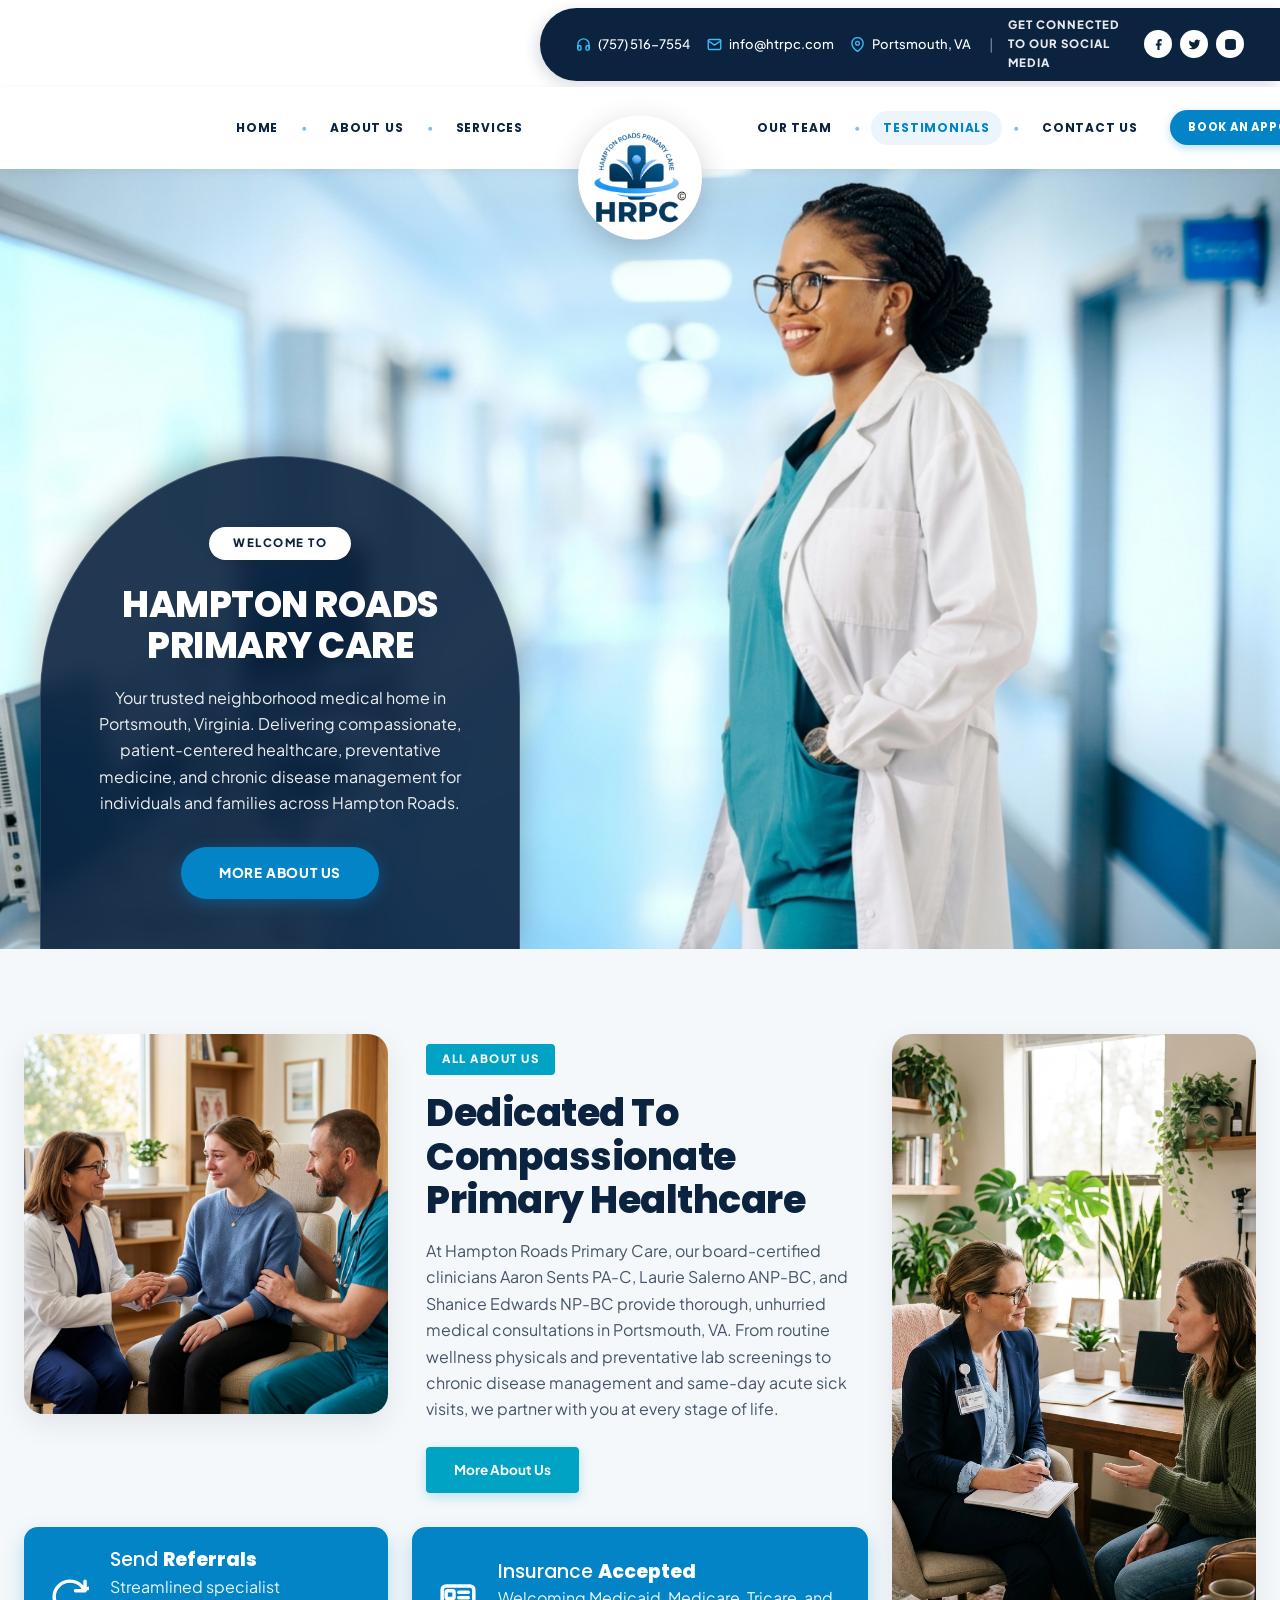
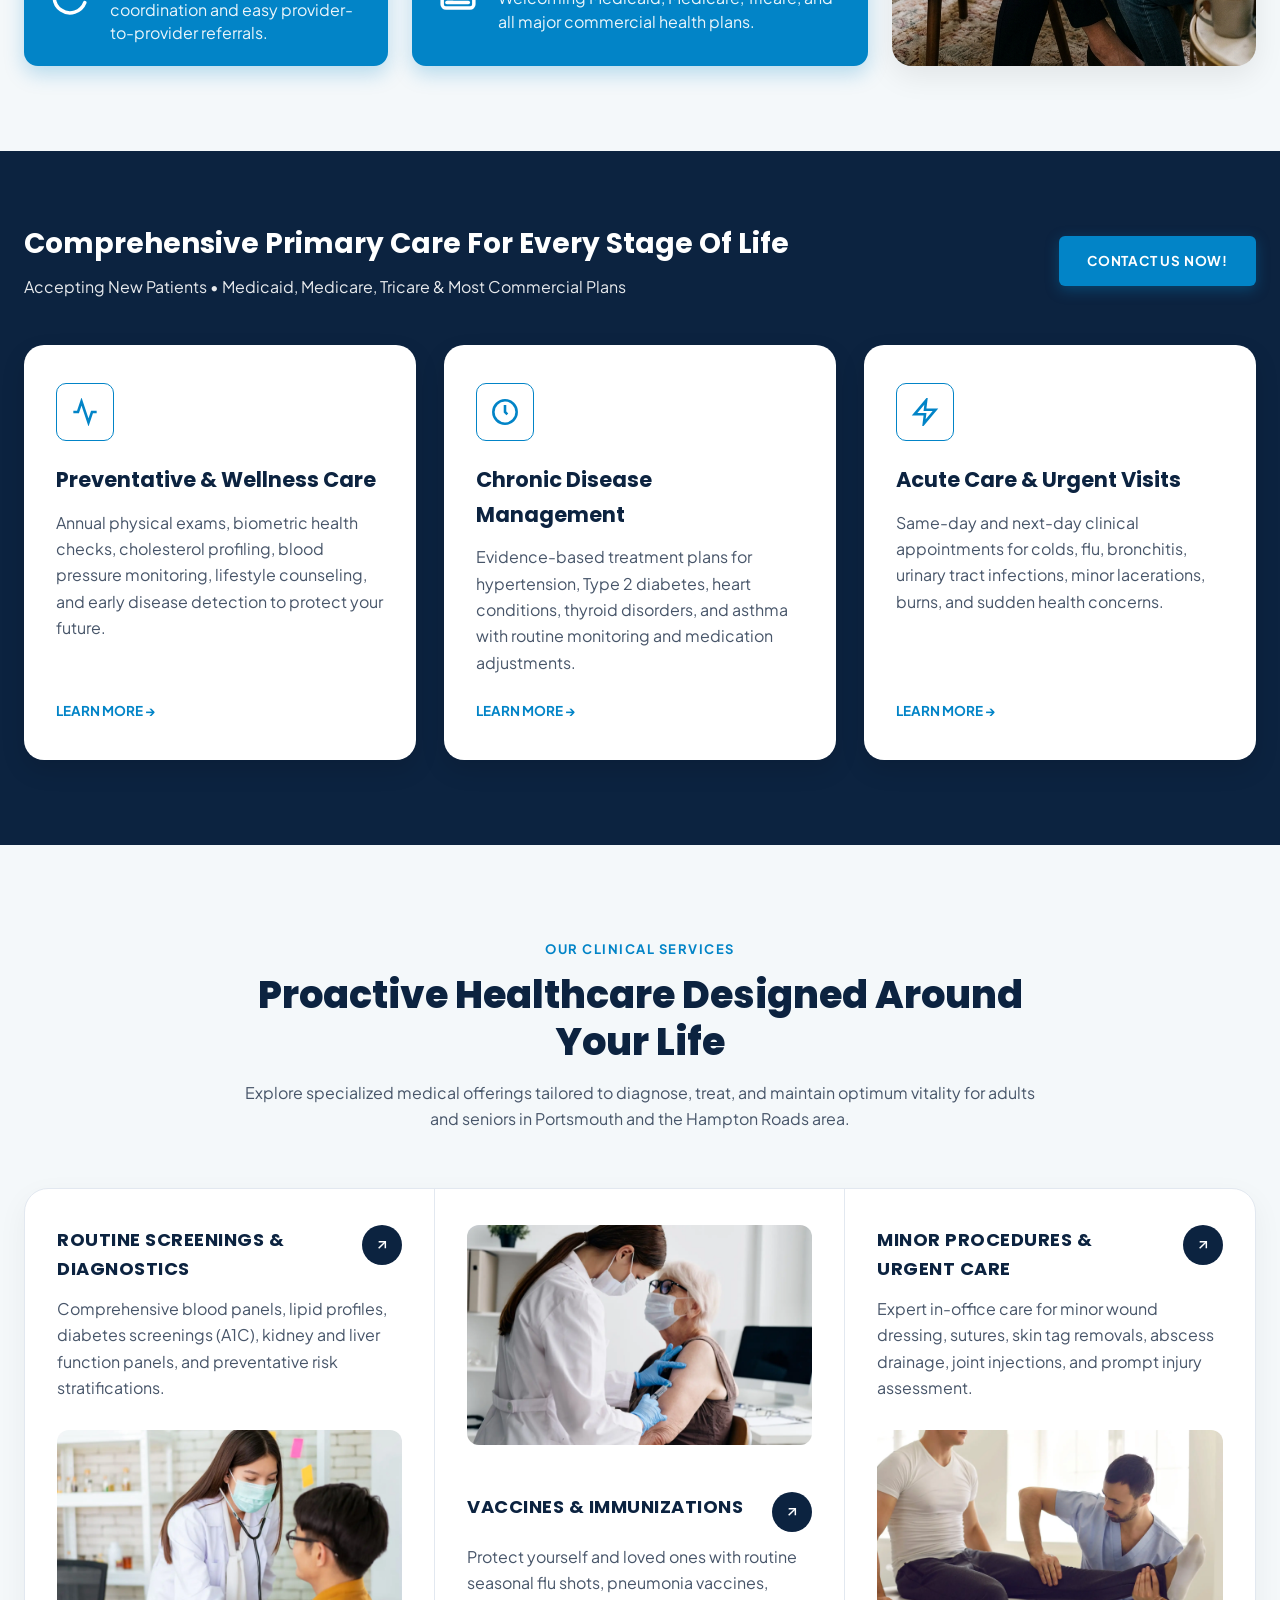
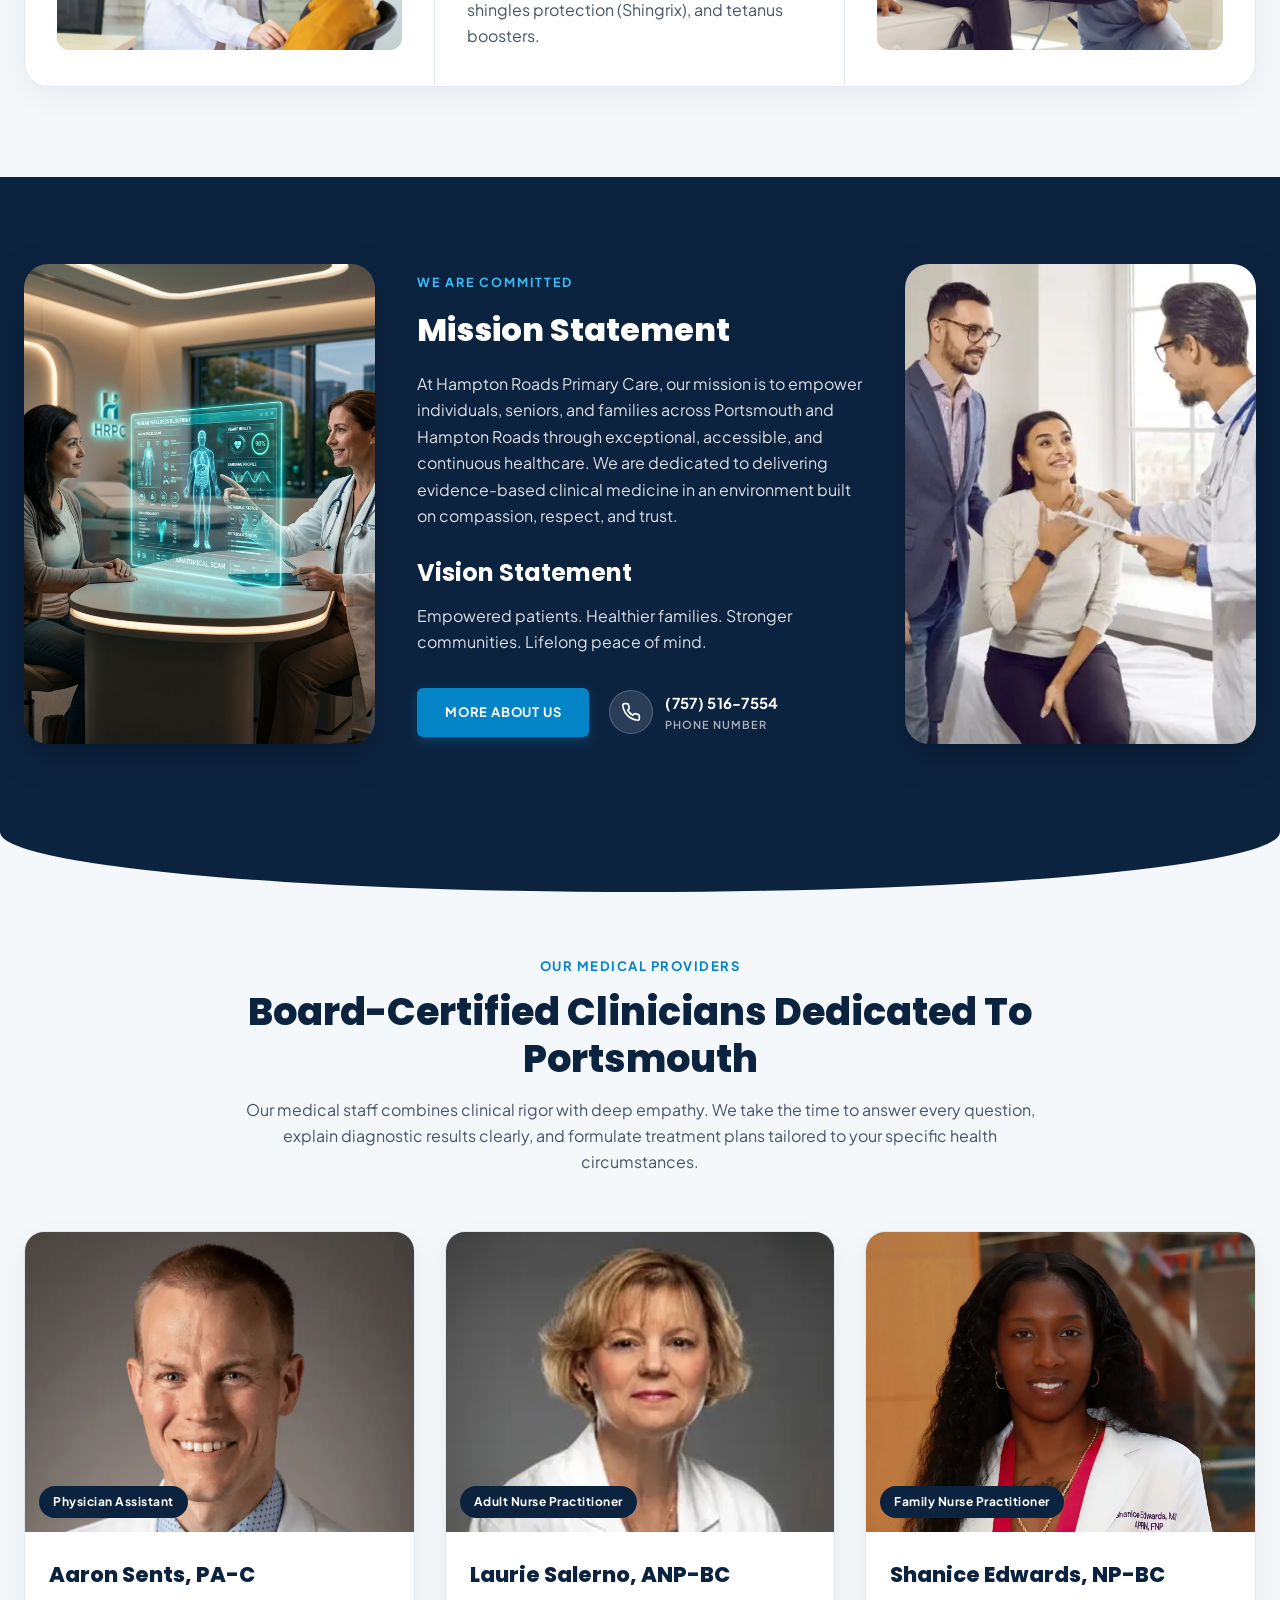
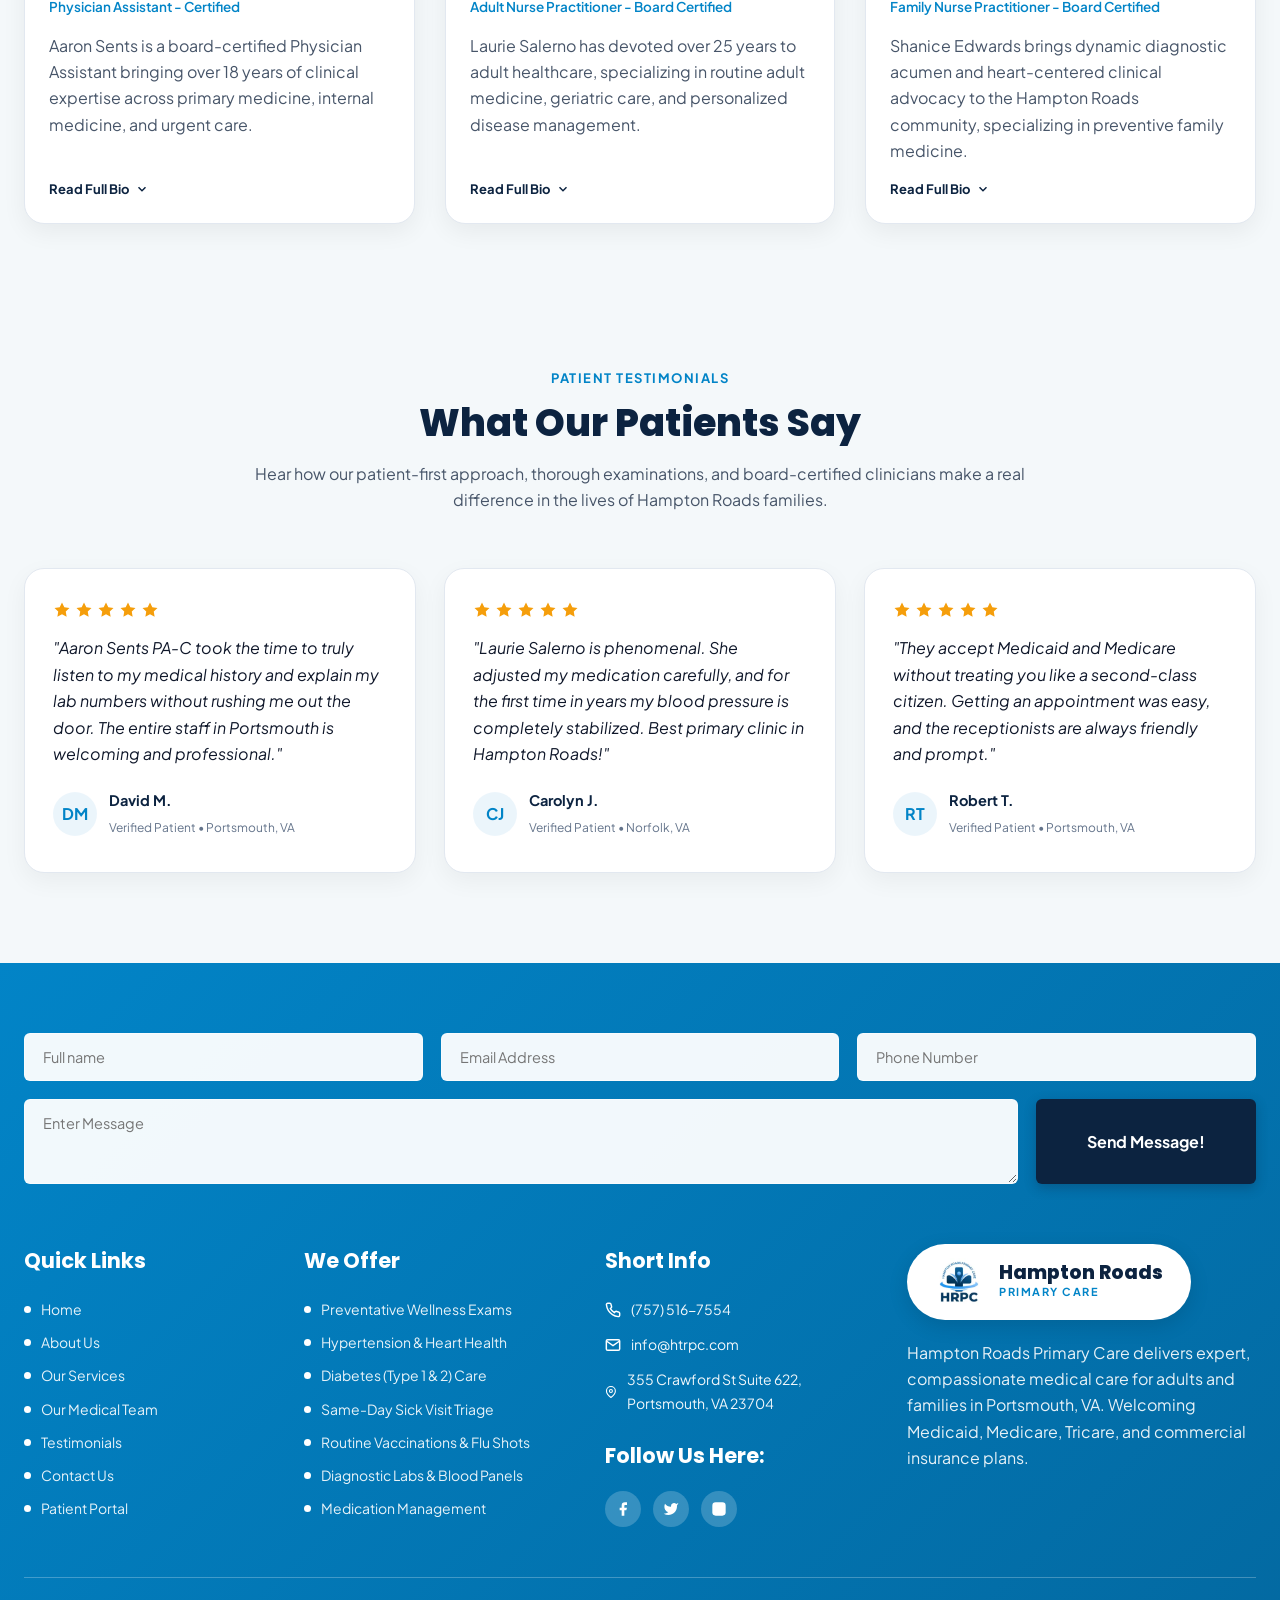
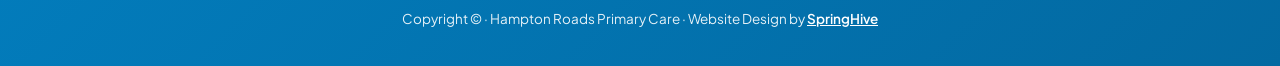
==== commit 90ad7ebd: "feat: Upgrade hero section image to 8K resolution (7680x4320)" ====
--- a/index.html
+++ b/index.html
@@ -156,8 +156,8 @@
        3. HERO SECTION (Full-Width Image with Left Arched Dome Card)
        ========================================================================== -->
   <section class="hero-arch-section" id="home">
-    <!-- Full-Bleed Background Image (Bright, No Overlay) -->
-    <img src="assets/images/hero-doctor-corridor.png" alt="Compassionate Physician Care at Hampton Roads Primary Care" class="hero-bg-full">
+    <!-- Full-Bleed Background Image (Bright, 8K Ultra-HD Resolution, No Overlay) -->
+    <img src="assets/images/hero-doctor-corridor-8k.jpg" alt="Compassionate Physician Care at Hampton Roads Primary Care" class="hero-bg-full">
 
     <!-- Arched Dome Overlay Card on the Left -->
     <div class="hero-arch-card">
